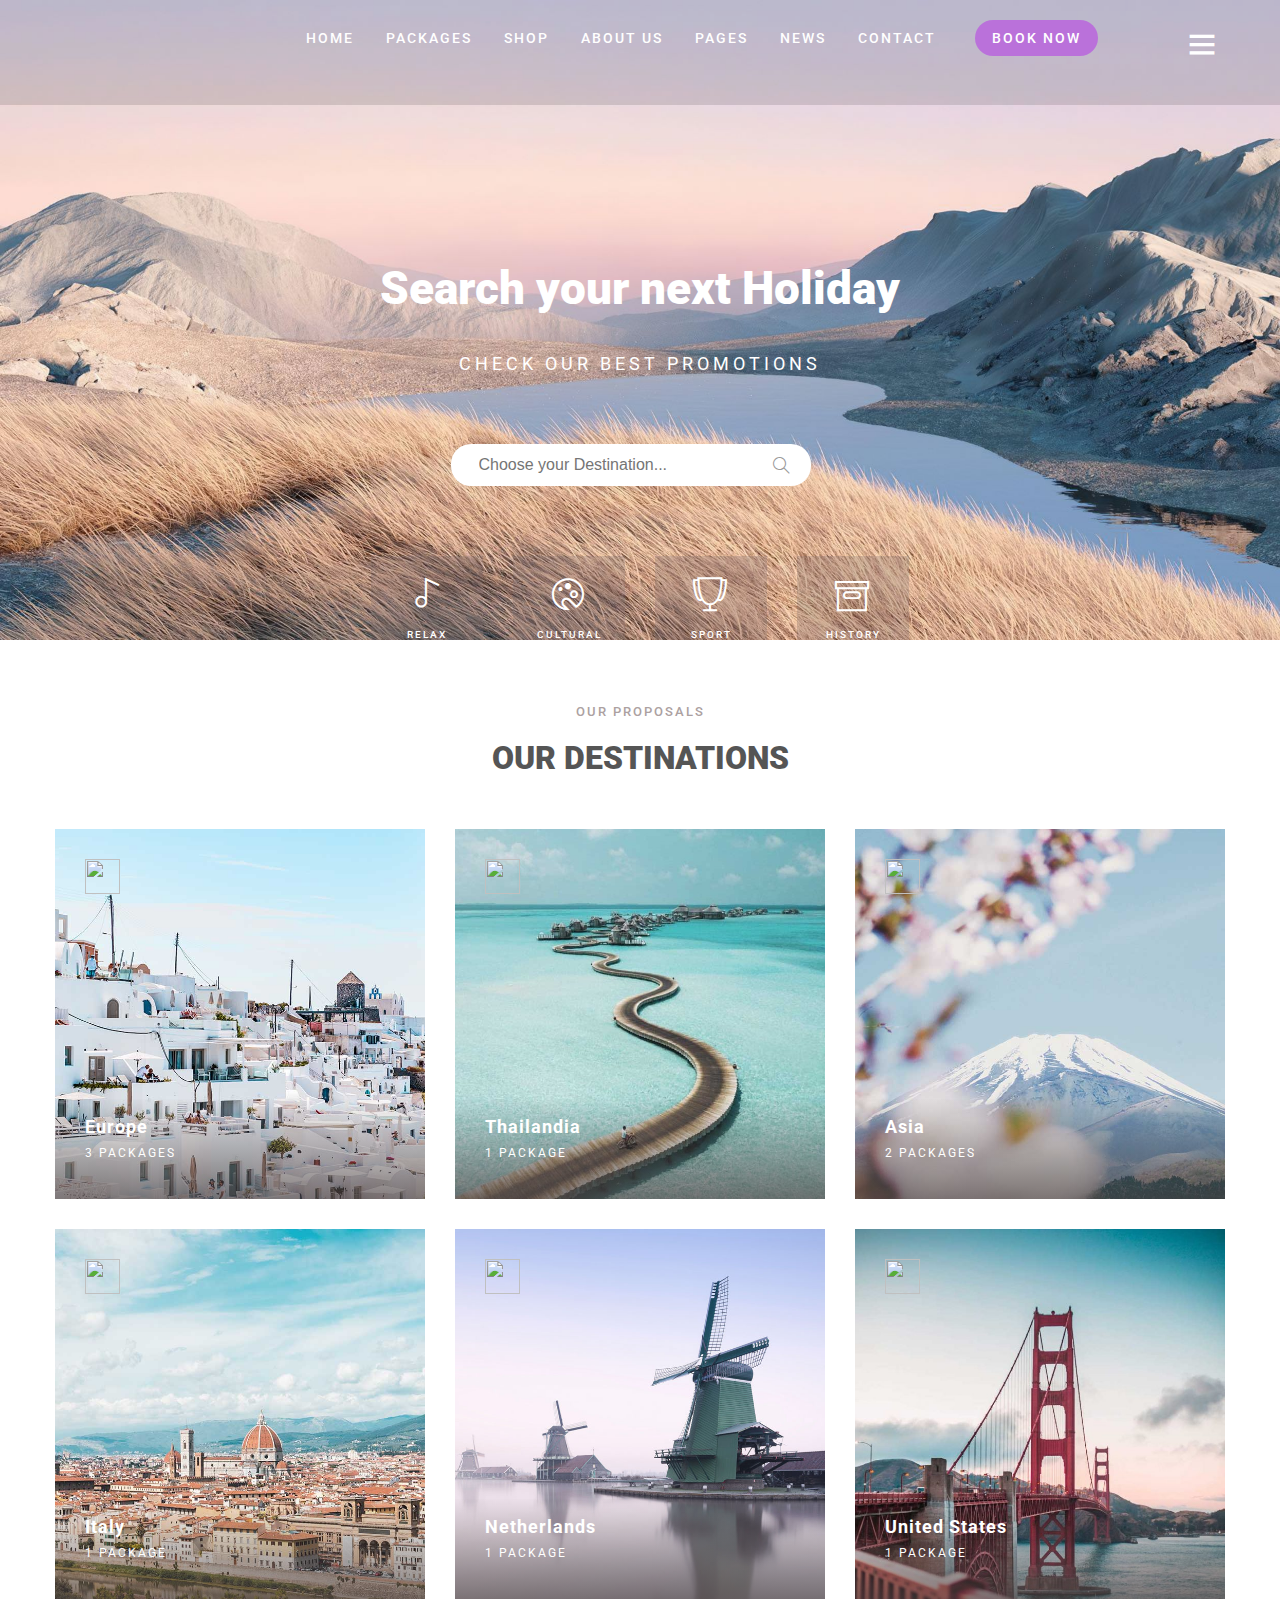
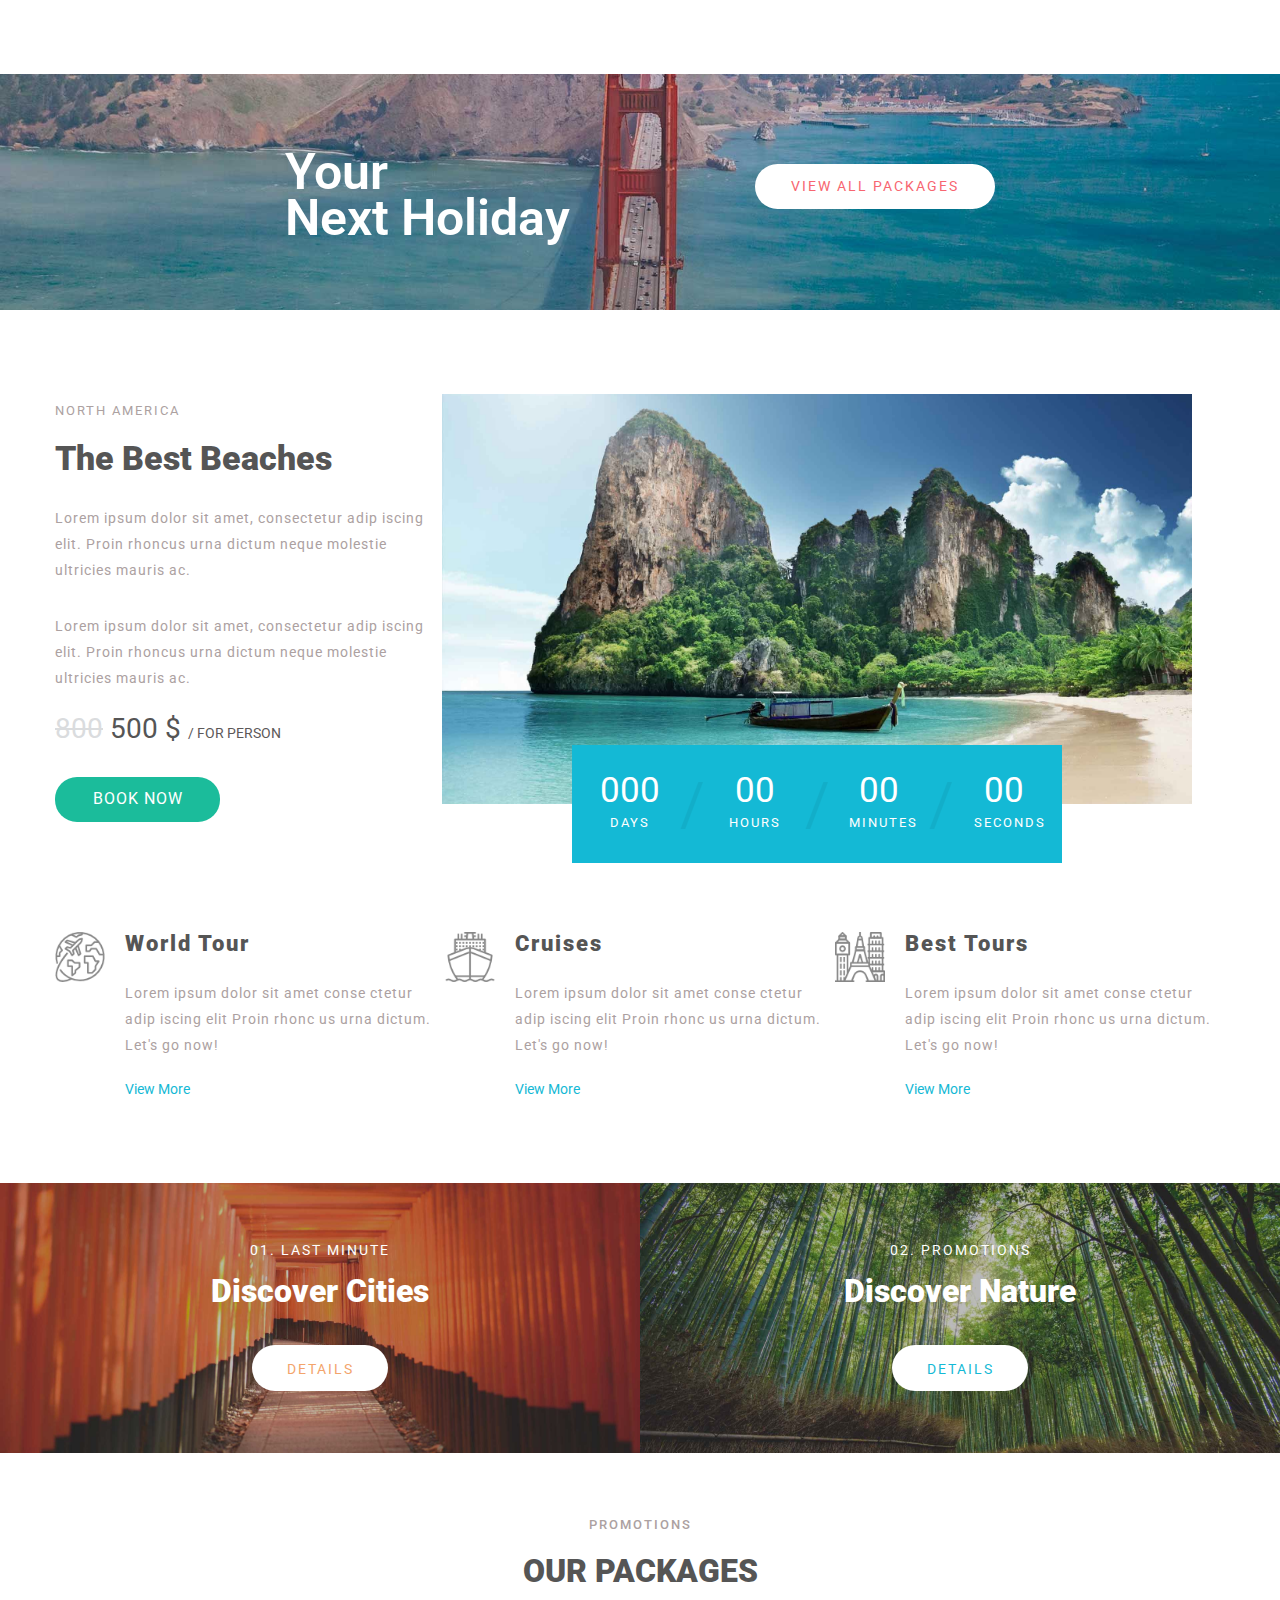
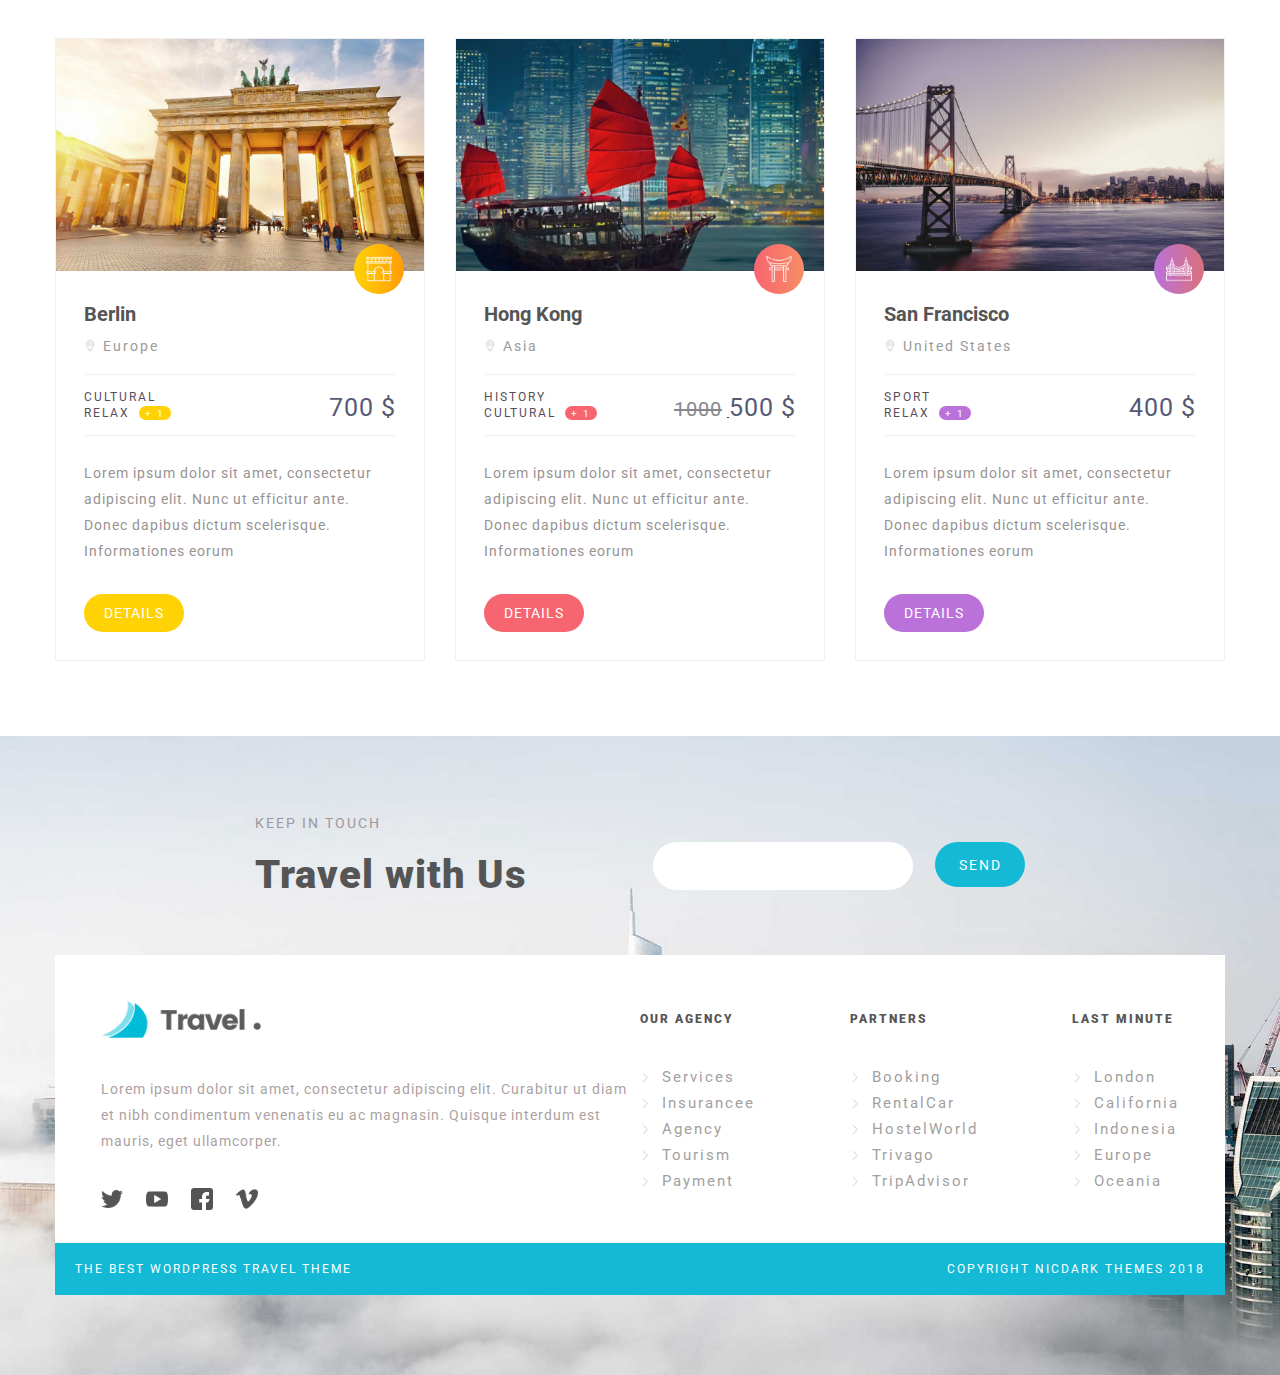
==== index.html @ df3ed76d "first commit" ====
<!DOCTYPE html>
<html lang="en">
<head>
    <meta charset="UTF-8">
    <meta http-equiv="X-UA-Compatible" content="IE=edge">
    <meta name="viewport" content="width=device-width, initial-scale=1.0">
    <link rel="stylesheet" href="./assets/css/main.css">
    <link rel="stylesheet" href="./assets/css/base.css">
    <link rel="stylesheet" href="./assets/font/themify-icons.css">
    <link rel="stylesheet" href="./assets/icon-fontawesome-free-5.15.4-web/css/all.min.css">
    <link
      href="https://fonts.googleapis.com/css2?family=Open+Sans&family=Roboto:wght@300;400;500;700;900&display=swap"
      rel="stylesheet"
    />
    <title>Love travel</title>
</head>
<body>
    <div class="app">
        <header id="header">
            <div class="header_item">
                <div class="header_logo">
                    <img src="http://www.nicdarkthemes.com/themes/travel/wp/demo/love-travel/wp-content/uploads/sites/3/2018/11/logo.png" alt="" class="header_logo-img">
                </div>
                <nav class="navbar">
                    <ul class="navbar-list">
                        <li class="navbar-list_item">
                            <a href="" class="navbar-list_item-link">HOME</a>
                        </li>
                        <li class="navbar-list_item">
                            <a href="" class="navbar-list_item-link">PACKAGES</a>
                            <ul class="subnav">
                                <li class="subnav_item">
                                    <a href="./src/search1.html" class="subnav_item-link">Search 1</a>
                                    <span class="subnav_item-span subnav_item-span--hot">HOT</span>
                                </li>
                                <li class="subnav_item">
                                    <a href="" class="subnav_item-link">Search 2</a>
                                </li>
                                <li class="subnav_item">
                                    <a href="" class="subnav_item-link">
                                        Tour Package
                                        <i class="icon_arrow-right ti-angle-right"></i>
                                        <ul class="subnav_item-list">
                                            <li class="subnav_item-list_item">
                                                <a href="" class="subnav_item-list_item-link">Carousel</a>
                                                <span class="subnav_item-span subnav_item-span--best">BEST</span>
                                            </li>
                                            <li class="subnav_item-list_item">
                                                <a href="" class="subnav_item-list_item-link">Custom Map</a>
                                            </li>
                                            <li class="subnav_item-list_item">
                                                <a href="" class="subnav_item-list_item-link">360° Panorama</a>
                                            </li>
                                            <li class="subnav_item-list_item">
                                                <a href="" class="subnav_item-list_item-link">Default</a>
                                            </li>
                                        </ul>
                                    </a>
                                </li>
                                <li class="subnav_item">
                                    <a href="" class="subnav_item-link">Destination</a>
                                </li>
                                <li class="subnav_item">
                                    <a href="" class="subnav_item-link">Typology</a>
                                </li>
                            </ul>
                        </li>
                        <li class="navbar-list_item">
                            <a href="" class="navbar-list_item-link">SHOP</a>
                            <ul class="subnav">
                                <li class="subnav_item">
                                    <a href="" class="subnav_item-link">Archive</a>
                                </li>
                                <li class="subnav_item">
                                    <a href="" class="subnav_item-link">Single Product</a>
                                </li>
                                <li class="subnav_item">
                                    <a href="" class="subnav_item-link">Cart</a>
                                </li>
                                <li class="subnav_item">
                                    <a href="" class="subnav_item-link">Check Out</a>
                                </li>
                            </ul>
                        </li>
                        <li class="navbar-list_item">
                            <a href="" class="navbar-list_item-link">ABOUT US</a>
                            <ul class="subnav">
                                <li class="subnav_item">
                                    <a href="" class="subnav_item-link">About us</a>
                                    <span class="subnav_item-span subnav_item-span--new">NEW</span>
                                </li>
                                <li class="subnav_item">
                                    <a href="" class="subnav_item-link">About us 2</a>
                                </li>
                                <li class="subnav_item">
                                    <a href="" class="subnav_item-link">About us 3</a>
                                </li>
                            </ul>
                        </li>
                        <li class="navbar-list_item">
                            <a href="" class="navbar-list_item-link">PAGES</a>
                            <ul class="subnav">
                                <li class="subnav_item">
                                    <a href="" class="subnav_item-link">Services</a>
                                </li>
                                <li class="subnav_item">
                                    <a href="" class="subnav_item-link">Agency Tours</a>
                                </li>
                                <li class="subnav_item">
                                    <a href="" class="subnav_item-link">Testimonials</a>
                                </li>
                                <li class="subnav_item">
                                    <a href="" class="subnav_item-link">Prices</a>
                                </li>
                                <li class="subnav_item">
                                    <a href="" class="subnav_item-link">Promotions</a>
                                </li>
                                <li class="subnav_item">
                                    <a href="" class="subnav_item-link">FAQ</a>
                                </li>
                                <li class="subnav_item">
                                    <a href="" class="subnav_item-link">Coming Soon</a>
                                </li>
                                <li class="subnav_item">
                                    <a href="" class="subnav_item-link">About us
                                        <i class="icon_arrow-right ti-angle-right"></i>
                                        <ul class="subnav_item-list">
                                            <li class="subnav_item-list_item">
                                                <a href="" class="subnav_item-list_item-link">About us 1</a>
                                            </li>
                                            <li class="subnav_item-list_item">
                                                <a href="" class="subnav_item-list_item-link">About us 2</a>
                                            </li>
                                            <li class="subnav_item-list_item">
                                                <a href="" class="subnav_item-list_item-link">About us 3</a>
                                            </li>
                                        </ul>
                                    </a>
                                </li>
                                <li class="subnav_item">
                                    <a href="" class="subnav_item-link">Contact
                                        <i class="icon_arrow-right ti-angle-right"></i>
                                        <ul class="subnav_item-list">
                                            <li class="subnav_item-list_item">
                                                <a href="" class="subnav_item-list_item-link">Contact 1</a>
                                            </li>
                                            <li class="subnav_item-list_item">
                                                <a href="" class="subnav_item-list_item-link">Contact 2</a>
                                            </li>
                                        </ul>
                                    </a>
                                </li>
                            </ul>
                        </li>
                        <li class="navbar-list_item">
                            <a href="" class="navbar-list_item-link">NEWS</a>
                            <ul class="subnav">
                                <li class="subnav_item">
                                    <a href="" class="subnav_item-link">Archive</a>
                                </li>
                                <li class="subnav_item">
                                    <a href="" class="subnav_item-link">Single Post
                                        <i class="icon_arrow-right ti-angle-right"></i>
                                        <ul class="subnav_item-list">
                                            <li class="subnav_item-list_item">
                                                <a href="" class="subnav_item-list_item-link">Full Width</a>
                                            </li>
                                            <li class="subnav_item-list_item">
                                                <a href="" class="subnav_item-list_item-link">Right Sidebar</a>
                                            </li>
                                            <li class="subnav_item-list_item">
                                                <a href="" class="subnav_item-list_item-link">Left Sidebar</a>
                                            </li>
                                        </ul>
                                    </a>
                                </li>
                            </ul>
                        </li>
                        <li class="navbar-list_item">
                            <a href="" class="navbar-list_item-link">CONTACT</a>
                            <ul class="subnav">
                                <li class="subnav_item">
                                    <a href="" class="subnav_item-link">Contact 1</a>
                                </li>
                                <li class="subnav_item">
                                    <a href="" class="subnav_item-link">Contact 2</a>
                                </li>
                            </ul>
                        </li>
                        <li class="navbar-list_item">
                            <a href="" class="navbar-list_item-link">BOOK NOW</a>
                        </li>
                    </ul>
                </nav>
                <div class="header_menu">
                    <i class="icon_menu ti-menu"></i>
                </div>
            </div>
        </header>
        <div class="slider">
            <div class="slider_content">
                <h1 class="slider_heading">Search your next Holiday</h1>
                <h4 class="slider_sub-heading">CHECK OUR BEST PROMOTIONS</h4>
                <form action="" class="slider_with-search">
                    <input type="text" class="slider_search" placeholder="Choose your Destination...">
                    <div class="slider_search-btn">
                        <i class="ti-search icon_search"></i>
                    </div>
                    <div class="slider_search-history">

                    </div>
                </form>
                <ul class="slider-activity">
                    <li class="slider-activity_item">
                        <a href="#" class="slider-activity_item-link">
                            <div class="slider-activity_icon">
                                <i class="slider-activity_icon-size ti-music"></i>
                            </div>
                            RELAX
                        </a>
                    </li>
                    <li class="slider-activity_item">
                        <a href="#" class="slider-activity_item-link">
                            <div class="slider-activity_icon">
                                <i class="slider-activity_icon-size ti-palette"></i>
                            </div>
                            CULTURAL
                        </a>
                    </li>
                    <li class="slider-activity_item">
                        <a href="#" class="slider-activity_item-link">
                            <div class="slider-activity_icon">
                                <i class="slider-activity_icon-size ti-cup"></i>
                            </div>
                            SPORT
                        </a>
                    </li>
                    <li class="slider-activity_item">
                        <a href="#" class="slider-activity_item-link">
                            <div class="slider-activity_icon">
                                <i class="slider-activity_icon-size ti-archive"></i>
                            </div>
                            HISTORY
                        </a>
                    </li>
                </ul>
            </div>
        </div>
        <div id="app_container">
            <div class="destinations content-section">
                <div class="section_sub-heading">OUR PROPOSALS</div>
                <h2 class="section_heading">OUR DESTINATIONS</h2>
                <div class="places-list">
                    <div class="place_item place_item-place1">
                        <div class="place_symbolize">
                            <img src="http://www.nicdarkthemes.com/themes/travel/wp/demo/love-travel/wp-content/uploads/sites/3/2018/11/arch.png" alt="" class="place_symbolize-icon">
                        </div>
                        <div class="place_info">
                            <h4 class="place_info-name">Europe</h4>
                            <p class="place_quantity-package">3 PACKAGES</p>
                        </div>
                        <div class="place_packages">
                            <div class="place_packages-heading">Packages</div>
                            <ul class="place_packages-list-nation">
                                <li class="place_packages-list-nation_item">
                                    <a href="#" class="place_package-nation_link">BerLin</a></li>
                                <li class="place_packages-list-nation_item">
                                    <a href="#" class="place_package-nation_link">Amsterdam</a></li>
                                <li class="place_packages-list-nation_item">
                                    <a href="#" class="place_package-nation_link">Tuscady</a></li>
                            </ul>
                            <div class="place_packages-btn">
                                <a href="" class="place_packages-btn-link">VIEW DESTINATION</a>
                            </div>
                        </div>
                    </div>
                    <div class="place_item place_item-place2">
                        <div class="place_symbolize">
                            <img src="http://www.nicdarkthemes.com/themes/travel/wp/demo/love-travel/wp-content/uploads/sites/3/2018/11/buddha.png" alt="" class="place_symbolize-icon">
                        </div>
                        <div class="place_info">
                            <h4 class="place_info-name">Thailandia</h4>
                            <p class="place_quantity-package">1 PACKAGE</p>
                        </div>
                        <div class="place_packages">
                            <div class="place_packages-heading">Packages</div>
                            <ul class="place_packages-list-nation">
                                <li class="place_packages-list-nation_item">
                                    <a href="#" class="place_package-nation_link">Phuket</a></li>
                            </ul>
                            <div class="place_packages-btn">
                                <a href="" class="place_packages-btn-link">VIEW DESTINATION</a>
                            </div>
                        </div>
                    </div>
                    <div class="place_item place_item-place3">
                        <div class="place_symbolize">
                            <img src="http://www.nicdarkthemes.com/themes/travel/wp/demo/love-travel/wp-content/uploads/sites/3/2018/11/torii-gate.png" alt="" class="place_symbolize-icon">
                        </div>
                        <div class="place_info">
                            <h4 class="place_info-name">Asia</h4>
                            <p class="place_quantity-package">2 PACKAGES</p>
                        </div>
                        <div class="place_packages">
                            <div class="place_packages-heading">Packages</div>
                            <ul class="place_packages-list-nation">
                                <li class="place_packages-list-nation_item">
                                    <a href="#" class="place_package-nation_link">Hong Kong</a></li>
                                <li class="place_packages-list-nation_item">
                                    <a href="#" class="place_package-nation_link">Phuket</a></li>
                            </ul>
                            <div class="place_packages-btn">
                                <a href="" class="place_packages-btn-link">VIEW DESTINATION</a>
                            </div>
                        </div>
                    </div>
                    <div class="place_item place_item-place4">
                        <div class="place_symbolize">
                            <img src="http://www.nicdarkthemes.com/themes/travel/wp/demo/love-travel/wp-content/uploads/sites/3/2018/11/pisa.png" alt="" class="place_symbolize-icon">
                        </div>
                        <div class="place_info">
                            <h4 class="place_info-name">Italy</h4>
                            <p class="place_quantity-package">1 PACKAGE</p>
                        </div>
                        <div class="place_packages">
                            <div class="place_packages-heading">Packages</div>
                            <ul class="place_packages-list-nation">
                                <li class="place_packages-list-nation_item">
                                    <a href="#" class="place_package-nation_link">Tuscady</a></li>
                            </ul>
                            <div class="place_packages-btn">
                                <a href="" class="place_packages-btn-link">VIEW DESTINATION</a>
                            </div>
                        </div>
                    </div>
                    <div class="place_item place_item-place5">
                        <div class="place_symbolize">
                            <img src="http://www.nicdarkthemes.com/themes/travel/wp/demo/love-travel/wp-content/uploads/sites/3/2018/11/london-eye.png" alt="" class="place_symbolize-icon">
                        </div>
                        <div class="place_info">
                            <h4 class="place_info-name">Netherlands</h4>
                            <p class="place_quantity-package">1 PACKAGE</p>
                        </div>
                        <div class="place_packages">
                            <div class="place_packages-heading">Packages</div>
                            <ul class="place_packages-list-nation">
                                <li class="place_packages-list-nation_item">
                                    <a href="#" class="place_package-nation_link">Amsterdam</a></li>
                                <li class="place_packages-list-nation_item">
                            </ul>
                            <div class="place_packages-btn">
                                <a href="" class="place_packages-btn-link">VIEW DESTINATION</a>
                            </div>
                        </div>
                    </div>
                    <div class="place_item place_item-place6">
                        <div class="place_symbolize">
                            <img src="http://www.nicdarkthemes.com/themes/travel/wp/demo/love-travel/wp-content/uploads/sites/3/2018/11/golden-gate.png" alt="" class="place_symbolize-icon">
                        </div>
                        <div class="place_info">
                            <h4 class="place_info-name">United States</h4>
                            <p class="place_quantity-package">1 PACKAGE</p>
                        </div>
                        <div class="place_packages">
                            <div class="place_packages-heading">Packages</div>
                            <ul class="place_packages-list-nation">
                                <li class="place_packages-list-nation_item">
                                    <a href="#" class="place_package-nation_link">San Francisco</a></li>
                            </ul>
                            <div class="place_packages-btn">
                                <a href="" class="place_packages-btn-link">VIEW DESTINATION</a>
                            </div>
                        </div>
                    </div>
                </div>
            </div>
            <div class="advertise">
                <div class="advertise_content">
                    <div class="logan">
                        <div class="word1">Your</div>
                        <div class="word2">Next Holiday</div>
                    </div>
                    <div class="viewallpackages">
                        <a href="" class="viewallpackages_btn">VIEW ALL PACKAGES</a>
                    </div>
                </div>
            </div>
            <div class="best-travel">
                <div class="best-travel__info">
                    <div class="best-travel_sub-heading">NORTH AMERICA</div>
                    <div class="best-travel_heading">The Best Beaches</div>
                        <div class="about-text">Lorem ipsum dolor sit amet, consectetur adip iscing elit. Proin rhoncus urna dictum neque molestie ultricies mauris ac.</div>
                        <div class="about-text">Lorem ipsum dolor sit amet, consectetur adip iscing elit. Proin rhoncus urna dictum neque molestie ultricies mauris ac.</div>
                        <div class="price_sold">
                            <span class="price_sold--old">800</span>
                            <span class="price_sold--current">500 $</span>
                            <span class="quantity-person">/ FOR PERSON</span>
                        </div>
                        <div class="best-travel_book">
                            <a href="" class="best-travel_book-link">BOOK NOW</a>
                        </div>
                </div>
                <div class="best-travel_image">
                    <div class="best-travel_image-time">
                        <div class="best-travel_image-time_item">
                            <span class="time_numeral">000</span>
                            <span class="time_unit">DAYS</span>
                        </div>
                        <div class="best-travel_image-time_item">
                            <span class="time_numeral">00</span>
                            <span class="time_unit">HOURS</span>
                        </div>
                        <div class="best-travel_image-time_item">
                            <span class="time_numeral">00</span>
                            <span class="time_unit">MINUTES</span>
                        </div>
                        <div class="best-travel_image-time_item">
                            <span class="time_numeral">00</span>
                            <span class="time_unit">SECONDS</span>
                        </div>
                    </div>
                </div>
                <div class="tour-section">
                    <ul class="tour-section_list">
                        <li class="tour-section_list-item">
                            <div class="tour-section_list-item_symbol">
                                <img src="./assets/img/tour-section_sym1.png" alt="" class="tour-section_list-item_symbol-image">
                            </div>
                            <div class="tour-section_list-item_info">
                                <h3 class="tour-section_list-item_info-name">World Tour</h3>
                                <p class="tour-section_list-item_info-description">Lorem ipsum dolor sit amet conse ctetur adip iscing elit Proin rhonc us urna dictum. Let's go now!</p>
                                <a href="#" class="tour-section_list-item_info-link">View More</a>
                            </div>
                        </li>
                        <li class="tour-section_list-item">
                            <div class="tour-section_list-item_symbol">
                                <img src="./assets/img/tour-section_sym2.png" alt="" class="tour-section_list-item_symbol-image">
                            </div>
                            <div class="tour-section_list-item_info">
                                <h3 class="tour-section_list-item_info-name">Cruises</h3>
                                <p class="tour-section_list-item_info-description">Lorem ipsum dolor sit amet conse ctetur adip iscing elit Proin rhonc us urna dictum. Let's go now!</p>
                                <a href="#" class="tour-section_list-item_info-link">View More</a>
                            </div>
                        </li>
                        <li class="tour-section_list-item">
                            <div class="tour-section_list-item_symbol">
                                <img src="./assets/img/tour-section_sym3.png" alt="" class="tour-section_list-item_symbol-image">
                            </div>
                            <div class="tour-section_list-item_info">
                                <h3 class="tour-section_list-item_info-name">Best Tours</h3>
                                <p class="tour-section_list-item_info-description">Lorem ipsum dolor sit amet conse ctetur adip iscing elit Proin rhonc us urna dictum. Let's go now!</p>
                                <a href="#" class="tour-section_list-item_info-link">View More</a>
                            </div>
                        </li>
                    </ul>
                </div>
            </div>
            <div class="discover">
                <div class="discover-style discover-style1">
                    <h3 class="discover-style_sub-heading">01. LAST MINUTE</h3>
                    <h2 class="discover-style_heading">Discover Cities</h2>
                    <div class="discover-style_btn">
                        <a href="#" class="discover-style_btn-link discover-style_btn-link--style1">DETAILS</a>
                    </div>
                </div>
                <div class="discover-style discover-style2">
                    <h3 class="discover-style_sub-heading">02. PROMOTIONS</h3>
                    <h2 class="discover-style_heading">Discover Nature</h2>
                    <div class="discover-style_btn">
                        <a href="#" class="discover-style_btn-link discover-style_btn-link--style2">DETAILS</a>
                    </div>
                </div>
            </div>
            <div class="packages content-section">
                <div class="grid">
                    <div class="section_sub-heading">PROMOTIONS</div>
                    <h2 class="section_heading">OUR PACKAGES</h2>
                    <ul class="packages-places-list mt-36">
                        <li class="packages-places-list_service">
                            <div class="packages-places-list_service-picture">
                                <img src="./assets/img/packages-places-list_service1.jpg" alt="" class="pacages-places-list_service-img">
                                <div class="packages-places-list_service-picture_sym primary-service1_linearcolor">
                                    <a href="#" class="packages-places-list_service-picture_sym-link">
                                        <img src="./assets/img/package_sym1.png" alt="" class="packages-places-list_service-picture_sym-img">
                                    </a>
                                </div>
                            </div>
                            <div class="packages-places-list_service-info">
                                <div class="packages-places-list_service-info_nation">
                                    <a href="#" class="packages-places-list_service-info_nation-link">
                                        <h3 class="packages-places-list_service-info_nation-name">Berlin</h3>
                                    </a>
                                    <a href="#" class="packages-places-list_service-info_nation-positon-link">
                                        <div class="packages-places-list_service-info_nation-positon">
                                            <i class="icon_location-pin ti-location-pin"></i>
                                            Europe
                                        </div>
                                    </a>
                                </div>
                                <div class="packages-places-list_service-info_service">
                                    <a href="" class="packages-places-list_service-info_service-description">
                                        <div class="packages-places-list_service-info_service-description_line1">CULTURAL</div>
                                        <div class="packages-places-list_service-info_service-description_line2">RELAX</div>
                                        <span class="quantity-service--add primary-service1_color">+ 1</span>
                                    </a>
                                    <a href="" class="packages-places-list_service-info_service-price">
                                        <div class="packages-places-list_service-info_service-price_current">700 $</div>
                                    </a>
                                </div>
                                <div class="about-service">
                                    Lorem ipsum dolor sit amet, consectetur adipiscing elit. Nunc ut efficitur ante. Donec dapibus dictum scelerisque. Informationes eorum
                                </div>
                                <div class="packages-places-list_service-info_btn primary-service1_color">
                                    <a href="#" class="packages-places-list_service-info_btn-link ">DETAILS</a>
                                </div>
                            </div>
                        </li>
                        <li class="packages-places-list_service">
                            <div class="packages-places-list_service-picture">
                                <img src="./assets/img/packages-places-list_service2.jpg" alt="" class="pacages-places-list_service-img">
                                <div class="packages-places-list_service-picture_sym primary-service2_linearcolor">
                                    <a href="#" class="packages-places-list_service-picture_sym-link">
                                        <img src="./assets/img/package_sym2.png" alt="" class="packages-places-list_service-picture_sym-img">
                                    </a>
                                </div>
                            </div>
                            <div class="packages-places-list_service-info">
                                <div class="packages-places-list_service-info_nation">
                                    <a href="#" class="packages-places-list_service-info_nation-link">
                                        <h3 class="packages-places-list_service-info_nation-name">Hong Kong</h3>
                                    </a>
                                    <a href="#" class="packages-places-list_service-info_nation-positon-link">
                                        <div class="packages-places-list_service-info_nation-positon">
                                            <i class="icon_location-pin ti-location-pin"></i>
                                            Asia
                                        </div>
                                    </a>
                                </div>
                                <div class="packages-places-list_service-info_service">
                                    <a href="" class="packages-places-list_service-info_service-description">
                                        <div class="packages-places-list_service-info_service-description_line1">HISTORY</div>
                                        <div class="packages-places-list_service-info_service-description_line2">CULTURAL</div>
                                        <span class="quantity-service--add primary-service2_color">+ 1</span>
                                    </a>
                                    <a href="" class="packages-places-list_service-info_service-price">
                                        <div class="packages-places-list_service-info_service-price_old">1000</div>
                                        <div class="packages-places-list_service-info_service-price_current">500 $</div>
                                    </a>
                                </div>
                                <div class="about-service">
                                    Lorem ipsum dolor sit amet, consectetur adipiscing elit. Nunc ut efficitur ante. Donec dapibus dictum scelerisque. Informationes eorum
                                </div>
                                <div class="packages-places-list_service-info_btn  primary-service2_color">
                                    <a href="#" class="packages-places-list_service-info_btn-link">DETAILS</a>
                                </div>
                            </div>
                        </li>
                        <li class="packages-places-list_service">
                            <div class="packages-places-list_service-picture">
                                <img src="./assets/img/packages-places-list_service3.jpg" alt="" class="pacages-places-list_service-img">
                                <div class="packages-places-list_service-picture_sym primary-service3_linearcolor">
                                    <a href="#" class="packages-places-list_service-picture_sym-link">
                                        <img src="./assets/img/package_sym3.png" alt="" class="packages-places-list_service-picture_sym-img">
                                    </a>
                                </div>
                            </div>
                            <div class="packages-places-list_service-info">
                                <div class="packages-places-list_service-info_nation">
                                    <a href="#" class="packages-places-list_service-info_nation-link">
                                        <h3 class="packages-places-list_service-info_nation-name">San Francisco</h3>
                                    </a>
                                    <a href="#" class="packages-places-list_service-info_nation-positon-link">
                                        <div class="packages-places-list_service-info_nation-positon">
                                            <i class="icon_location-pin ti-location-pin"></i>
                                            United States
                                        </div>
                                    </a>
                                </div>
                                <div class="packages-places-list_service-info_service">
                                    <a href="" class="packages-places-list_service-info_service-description">
                                        <div class="packages-places-list_service-info_service-description_line1">SPORT</div>
                                        <div class="packages-places-list_service-info_service-description_line2">RELAX</div>
                                        <span class="quantity-service--add primary-service3_color">+ 1</span>
                                    </a>
                                    <a href="" class="packages-places-list_service-info_service-price">
                                        <div class="packages-places-list_service-info_service-price_current">400 $</div>
                                    </a>
                                </div>
                                <div class="about-service">
                                    Lorem ipsum dolor sit amet, consectetur adipiscing elit. Nunc ut efficitur ante. Donec dapibus dictum scelerisque. Informationes eorum
                                </div>
                                <div class="packages-places-list_service-info_btn  primary-service3_color">
                                    <a href="#" class="packages-places-list_service-info_btn-link">DETAILS</a>
                                </div>
                            </div>
                        </li>
                    </ul>
                </div>
            </div>
        </div>
        <footer id="footer">
            <div class="contact-user">
                <div class="contact-user_logan">
                    <div class="contact-user_logan-line1">KEEP IN TOUCH</div>
                    <div class="contact-user_logan-line2">Travel with Us</div>
                </div>
                <form action="" class="contact-user_info">
                    <input type="text" class="contact-user_info-input">
                    <div class="contact-user_info-send">
                        <a href="#" class="contact-user_info-send_link">SEND</a>
                    </div>
                </form>
            </div>
            <div class="footer_contact">
                <div class="contact">
                    <div class="contact_description">
                        <div class="header_logo">
                            <img src="./assets/img/logo-color.png" alt="" class="header_logo-img">
                        </div>
                        <div class="about-text">Lorem ipsum dolor sit amet, consectetur adipiscing elit. Curabitur ut diam et nibh condimentum venenatis eu ac magnasin. Quisque interdum est mauris, eget ullamcorper.</div>
                        <div class="contact_social-network">
                            <a href="#" class="contact_social-network_link">
                                <img src="./assets/img/twitter.png" alt="" class="contact_social-network_link-img">
                            </a>
                            <a href="#" class="contact_social-network_link">
                                <img src="./assets/img/youtube.png" alt="" class="contact_social-network_link-img">
                            </a>
                            <a href="#" class="contact_social-network_link">
                                <img src="./assets/img/facebook.png" alt="" class="contact_social-network_link-img">
                            </a>
                            <a href="#" class="contact_social-network_link">
                                <img src="./assets/img/vimeo.png" alt="" class="contact_social-network_link-img">
                            </a>
                        </div>
                    </div>
                    <ul class="contact_cooper-list">
                        <li class="contact_cooper-list_item">
                            <h4 class="contact_cooper-list_item-tilte">OUR AGENCY</h4>
                            <ul class="nation-list">
                                <li class="nation-list_item">
                                    <i class="arrow_right ti-angle-right"></i>
                                    Services
                                </li>
                                <li class="nation-list_item">
                                    <i class="arrow_right ti-angle-right"></i>
                                    Insurancee
                                </li>
                                <li class="nation-list_item">
                                    <i class="arrow_right ti-angle-right"></i>
                                    Agency
                                </li>
                                <li class="nation-list_item">
                                    <i class="arrow_right ti-angle-right"></i>
                                    Tourism
                                </li>
                                <li class="nation-list_item">
                                    <i class="arrow_right ti-angle-right"></i>
                                    Payment
                                </li>
                            </ul>
                        </li>
                        <li class="contact_cooper-list_item">
                            <h4 class="contact_cooper-list_item-tilte">PARTNERS</h4>
                            <ul class="nation-list">
                                <li class="nation-list_item">
                                    <i class="arrow_right ti-angle-right"></i>
                                    Booking
                                </li>
                                <li class="nation-list_item">
                                    <i class="arrow_right ti-angle-right"></i>
                                    RentalCar
                                </li>
                                <li class="nation-list_item">
                                    <i class="arrow_right ti-angle-right"></i>
                                    HostelWorld
                                </li>
                                <li class="nation-list_item">
                                    <i class="arrow_right ti-angle-right"></i>
                                    Trivago
                                </li>
                                <li class="nation-list_item">
                                    <i class="arrow_right ti-angle-right"></i>
                                    TripAdvisor
                                </li>
                            </ul>
                        </li>
                        <li class="contact_cooper-list_item">
                            <h4 class="contact_cooper-list_item-tilte">LAST MINUTE</h4>
                            <ul class="nation-list">
                                <li class="nation-list_item">
                                    <i class="arrow_right ti-angle-right"></i>
                                    London
                                </li>
                                <li class="nation-list_item">
                                    <i class="arrow_right ti-angle-right"></i>
                                    California
                                </li>
                                <li class="nation-list_item">
                                    <i class="arrow_right ti-angle-right"></i>
                                    Indonesia
                                </li>
                                <li class="nation-list_item">
                                    <i class="arrow_right ti-angle-right"></i>
                                    Europe
                                </li>
                                <li class="nation-list_item">
                                    <i class="arrow_right ti-angle-right"></i>
                                    Oceania
                                </li>
                            </ul>
                        </li>
                    </ul>
                </div>
                <div class="footer_copyright">
                    <div class="footer_copyright-description">THE BEST WORDPRESS TRAVEL THEME</div>
                    <div class="footer_copyright-cre">COPYRIGHT NICDARK THEMES 2018</div>
                </div>
            </div>
        </footer>
    </div>
</body>
</html>
---- assets/css/main.css ----
#header{
    position: absolute;
    z-index: 1;
    width: 100%;
    background-color: #0000001F;
    height: 105px;
    display: block;
}

.header_item{
    margin: 30px 64px;
}

.header_logo{
    width: 185px;
    height: 45px;
    display: inline-block;
}

.header_logo-img{
    width: 160px;
}

.navbar{
    display: inline-block;
    padding-left: 40px;
}

.navbar-list{
    display: inline-block;
    position: relative;
    bottom: 10px;
    list-style-type: none;
}

.navbar-list > li{
    display: inline-block;
}

.navbar-list li{
    position: relative;
}  

.navbar-list li a{
    text-decoration: none;
    color: var(--text-white);
    display: inline-block;
} 

.navbar-list > li > a{
    font-weight: 500;
    font-size: 1.4rem;
    padding: 0px 15px;
    letter-spacing: 2px;
}

.navbar-list > li:last-child{
    background-color: #ba71da;
    padding: 10px 2px 8px;
    border: 0px solid;
    border-radius: 20px;
    margin-left: 22px;
}

.navbar-list_item:hover .subnav{
    display: block;
}

.subnav{
    position: absolute;
    z-index: 1;
    top: 40px;
    list-style: none;
    min-width: 190px;
    box-shadow: 0px 2px 5px #f1f1f1;
    background-color: #fff;
    display: none;
}

.subnav::before{
    content: "";
    position: absolute;
    display: block;
    width: 100%;
    top: -30px;
    height: 30px;
}

.subnav_item{
    padding: 15px 25px;
}

.subnav_item:hover{
    background-color: rgba(247, 242, 242, 0.541);
}

.subnav_item + .subnav_item{
    border-top: 1px solid #f1f1f1;
}

.subnav_item-span{
    float: right;
    height: 15px;
    border-radius: 3px;
    color: var(--text-white);
    font-weight: 500;
    letter-spacing: 2px;
    padding: 0px 4px;
    position: relative;
    bottom: 16px;
}

.subnav_item-span--hot{
    background-color: #f76570;
}

.subnav_item-span--new{
    background-color: #1bbc9b;
}

.subnav_item-span--best{
    background-color: #14b9d5;
}

.subnav li a{
    color: #9a9a9a;
    font-size: 1.4rem;
    line-height: 1.4rem;
    font-weight: 400;
    letter-spacing: 2px;
    display: block;
}

.subnav_item:hover .subnav_item-list{
    display: block;
}

.subnav_item-list{
    position: absolute;
    z-index: 1;
    top: 1px;
    left: calc(100% + 24px);
    list-style: none;
    min-width: 190px;
    box-shadow: 0px 2px 5px #f1f1f1;
    background-color: #fff;
    display: none;
}

.subnav_item-list::before{
    content: "";
    position: absolute;
    height: 200px;
    width: 24px;
    left: -24px;
}

.subnav_item-list_item{
    padding: 15px 25px;
}

.subnav_item-list_item:hover{
    background-color: rgba(247, 242, 242, 0.541);
}

.subnav_item-list_item + .subnav_item-list_item{
    border-top: 1px solid #f1f1f1;
}

.header_menu{
    float: right;
}

.icon_menu{
    font-size: 2.8rem;
    color: var(--text-white);
}

/* Slider */
.slider{
    display: block;
    position: relative;
    padding-top: 50%;
    background: url(../img/slider1.jpg) top center / cover no-repeat;
    animation: opacity 0.5s ease 0;
    overflow: hidden;
}

.slider_content{
    position: absolute;
    width: 100%;
    text-align: center;
    top: 280px;
}

.slider_heading{
    font-size: 4.6rem;
    font-weight: 1000;
    color: var(--text-white);
}

.slider_sub-heading{
    margin-top: 60px;
    font-weight: 400;
    font-size: 1.8rem;
    color: var(--text-white);
    letter-spacing: 4px;
}

.slider_with-search{
    margin-top: 72px;
}

.slider_search{
    width: 360px;
    font-size: 1.6rem;
    padding: 12px 28px;
    border-radius: 20px;
    border: none;
    outline: none;
}

.slider_search-btn{
    position: relative;
    display: inline-block;
    top: 3px;
    right: 40px;
}

.slider-activity{
    display: flex;
    width: 100%;
    margin-top: 70px;
    justify-content: center;
    list-style-type: none;
}

.slider-activity li a{
    text-decoration: none;
    color: var(--text-white)
}

.slider-activity_item{
    margin: 0 15px;
    padding: 16px 10px;
    width: 112px;
    height: 106px;
    background-color: rgba(128, 108, 108, 0.3);
}

.slider-activity_icon{
    width: 60px;
    height: 55px;
    position: relative;
    top: 5px;
    left: 16px;
}

.slider-activity_icon-size{
    font-size: 3.4rem;
}

.slider-activity_item-link{
    font-weight: 500;
    letter-spacing: 2px;
}

/* Destinations */

.places-list{
    margin-top: 25px;
    margin-bottom: 10px;
    display: flex;
    justify-content: space-between;
    flex-wrap: wrap;
}

.place_item{
    width: 370px;
    height: 370px;
    margin-top: 30px;
    position: relative;
}

.place_item-place1{
    background:url(../img/place1.jpg) top center / contain no-repeat;
}

.place_item-place2{
    background: url(../img/place2.jpg) top center / contain no-repeat;
}

.place_item-place3{
    background: url(../img/place3.jpg) top center / contain no-repeat;
}

.place_item-place4{
    background: url(../img/place4.jpg) top center / contain no-repeat;
}

.place_item-place5{
    background: url(../img/place5.jpg) top center / contain no-repeat;
}

.place_item-place6{
    background: url(../img/place6.jpg) top center / contain no-repeat;
}

.place_symbolize{
    margin: 30px;
}

.place_symbolize-icon{
    width: 35px;
    height: 35px;
}

.place_info{
    position: absolute;
    padding-left: 30px;
    padding-top: 20px;
    left: 0;
    bottom: 0;
    width: 370px;
    height: 100px;
    background: linear-gradient(180deg, rgba(124, 120, 120, 0.02), rgba(77, 68, 68, 0.692));
}

.place_info-name{
    font-size: 1.8rem;
    font-weight: 700;
    color: #fff;
    letter-spacing: 1px;
}

.place_quantity-package{
    margin-top: 12px;
    color: #fff;
    letter-spacing: 2px;
    font-size: 1.2rem;
    line-height: 1.2rem;
}

.place_item:hover .place_packages{
    display: block;
}

.place_packages{
    position: absolute;
    top: 0;
    width: 370px;
    height: 370px;
    background-color: #14b9d5;
    display: none;
    animation: fadeIn ease 1s;
}

@keyframes fadeIn {
    from{
        opacity: 0;
    }to{
        opacity: 1;
    }
}

.place_packages-heading{
    text-align: center;
    margin-top: 100px;
    letter-spacing: 1px;
    font-size: 1.8rem;
    font-weight: 800;
    color: var(--text-white);
}

.place_packages-list-nation{
    text-align: center;
    margin-top: 28px;
    list-style: none;
}

.place_package-nation_link{
    text-decoration: none;
    font-size: 1.4rem;
    font-weight: 500;
    color: var(--text-white);
    letter-spacing: 1px;
}

.place_packages-list-nation_item{
    margin-top: 15px;
}

.place_packages-btn{
    margin-top: 28px;
    width: 180px;
    border-radius: 16px;
    margin-left: auto;
    margin-right: auto;
    height: 34px;
    background-color: #fff;
    text-align: center;
    padding-top: 9px;
}

.place_packages-btn-link{
    color: #14b9d5;
    text-decoration: none;
    font-size: 1.2rem;
    font-weight: 400;
    letter-spacing: 2px;
}

.advertise{
    width: 100%;
    height: 236px;
    padding-top: 90px;
    background: url(../img/advertise.jpg) center / cover no-repeat;
}

.advertise_content{
    display: flex;
    justify-content: space-between;
    width: 710px;
    margin-left: auto;
    margin-right: auto;
}

.logan{
    color: #fff;
    font-size: 5rem;
    font-weight: 600;
    margin-right: 80px;
}

.word2{
    margin-top: 30px;
}

.viewallpackages{
    width: 240px;
    height: 45px;
    background-color: #fff;
    border-radius: 30px;
    text-align: center;
    padding-top: 14px;
}

.viewallpackages_btn{
    text-decoration: none;
    font-size: 1.4rem;
    color: #f76570;
    letter-spacing: 2px;
}
/* Best travel */
.best-travel{
    padding: 84px 0;
    width: 1170px;
    margin: auto;
}

.best-travel__info{
    width: 385px;
    display: inline-block;
}

.best-travel_image{
    width: 815px;
}

.best-travel_sub-heading{
    font-size: 1.3rem;
    line-height: 1.3rem;
    letter-spacing: 2px;
    color: #aca1a1;
}

.best-travel_heading{
    margin-top: 24px;
    margin-bottom: 8px;
    font-weight: 1000;
    font-size: 3.4rem;
    line-height: 3.4rem;
    color: #555555;
    display: block;
}

.about-text{
    margin-top: 30px;
    font-size: 1.4rem;
    line-height: 2.6rem;
    color: #aca1a1;
    letter-spacing: 1px;
}

.price_sold{
    margin-top: 30px;
}

.price_sold--old{
    text-decoration: line-through;
    font-size: 2.8rem;
    color: #dadcde;
    margin-right: 5px;
}

.price_sold--current{
    font-size: 2.8rem;
    color: #555555;
    margin-right: 5px;
}

.quantity-person{
    font-size: 1.4rem;
    color: #5c5858;
}

.best-travel_book{
    margin-top: 34px;
    width: 165px;
    height: 45px;
    padding-top: 14px;
    background-color: #1bbc9b;
    border-radius: 22px;
    text-align: center;
}

.best-travel_book-link{
    text-decoration: none;
    font-size: 1.6rem;
    color: var(--text-white);
    letter-spacing: 1px;
}

.best-travel_image{
    position: relative;
    display: inline-block;
    width: 750px;
    height: 410px;
    background: url(../img/best_travel1.jpg) center / cover no-repeat;
}

.best-travel_image-time{
    position: absolute;
    bottom: -59px;
    left: 130px;
    display: flex;
    justify-content: space-between;
    background-color: #14b9d5;
    width: 490px;
    height: 118px;
    padding: 28px;
    color: #fff;
}

.best-travel_image-time_item{
    width: 60px;
}

.best-travel_image-time_item::after{
    position: absolute;
    display: none;
    top: 30px;
    transform: translateX(80px);
    content: "/";
    font-size: 60px;
    color: #000;
    opacity: 0.05;
    font-weight: 400;
    z-index: 9;
    line-height: 60px;
}

.best-travel_image-time_item:not(:last-child)::after{
    display:block;
}

.time_numeral{
    text-align: center;
    font-size: 3.5rem;
    line-height: 3.5rem;
    display: block;
}

.time_unit{
    font-size: 1.3rem;
    line-height: 1.3rem;
    letter-spacing: 2px;
    display: block;
    width: 100%;
    text-align: center;
    margin-top: 8px;
}

.tour-section{
    margin-top: 110px;
}

.tour-section_list{
    display: flex;
    justify-content: space-between;
    list-style-type: none;
}

.tour-section_list-item{
    display: flex;
    width: 33.333;
}

.tour-section_list-item_symbol{
    width: 50px;
    height: 50px;
    margin-right: 20px;
}

.tour-section_list-item_symbol-image{
    width: 50px;
}

.tour-section_list-item_info-name{
    font-size: 2.2rem;
    line-height: 2.4rem;
    font-weight: 1000;
    color: #555555;
    letter-spacing: 2px;
}

.tour-section_list-item_info-description{
    margin: 24px 0;
    font-size: 1.4rem;
    line-height: 2.6rem;
    color: #aca1a1;
    letter-spacing: 1px;
}

.tour-section_list-item_info-link{
    color: #14b9d5;
    text-decoration: none;
    font-size: 1.4rem;
    line-height: 1.4rem;
}

/* Discover */
.discover{
    width: 100%;
    height: 270px;
    display: flex;
}

.discover-style{
    width: 50%;
    padding: 60px;
    color: #fff;
}

.discover-style_sub-heading{
    text-align: center;
    font-size: 1.4rem;
    line-height: 1.4rem;
    font-weight: 400;
    letter-spacing: 2px;
}

.discover-style_heading{
    margin-top: 18px;
    margin-bottom: 38px;
    text-align: center;
    font-size: 3.2rem;
    line-height: 3.2rem;
    font-weight: 900;
}

.discover-style_btn{
    text-align: center;
    margin: auto;
    padding-top: 16px;
    width: 136px;
    height: 46px;
    border-radius: 38px;
    background-color: #fff;
}

.discover-style_btn-link{
    text-decoration: none;
    font-size: 1.4rem;
    letter-spacing: 2px;
}

.discover-style_btn-link--style1{
    color:#f3a46b;
}

.discover-style_btn-link--style2{
    color:#14b9d5;
}

.discover-style1{
    background: url(../img/discover-style1.jpg) center / cover no-repeat;
}

.discover-style2{
    background: url(../img/discover-style2.jpg) center / cover no-repeat;
}

/* Packages */
.packages{
    width: 100%;
}

.packages-places-list{
    display: flex;
    flex-wrap: wrap;
    justify-content: space-between;
    list-style: none;
}

.packages-places-list_service{
    margin: 15px 0;
    border: 1px solid #f3eeee;
    width: 370px;
}

.packages-places-list_service-picture{
    position: relative;
}

.pacages-places-list_service-img{
    width: 368px;
    height: 232px;
}

.packages-places-list_service-picture_sym{
    position: absolute;
    bottom: -18px;
    right: 20px;
    width: 50px;
    height: 50px;
    border-radius: 100%;
}

.packages-places-list_service-picture_sym-link{
    text-decoration: none;
    display: inline-block;
    padding: 12px;
}

.packages-places-list_service-picture_sym-img{
    width: 26px;
    height: 26px;
}


.packages-places-list_service-info{
    padding: 28px;
}

.packages-places-list_service-info_nation{
    padding-bottom: 20px;
    border-bottom: 1px solid #f3eeeeee;
}

.packages-places-list_service-info_nation-link{
    text-decoration: none;
}

.packages-places-list_service-info_nation-name{
    color: #555555;
    font-weight: bold;
    font-size: 2rem;
    line-height: 2rem;
}

.icon_location-pin{
    font-size: 1.2rem;
    color: #d4cccc;
}

.packages-places-list_service-info_nation-positon-link{
    text-decoration: none;
}

.packages-places-list_service-info_nation-positon{
    margin-top: 14px;
    color: #9a9a9a;
    font-size: 1.4rem;
    letter-spacing: 2px;
}

.packages-places-list_service-info_service{
    padding: 14px 0;
    border-bottom: 1px solid #f3eeeeee;
    display: flex;
    justify-content: space-between;
}

.packages-places-list_service-info_service-description{
    flex: 1;
    font-size: 1.2rem;
    color: #5a4c56;
    letter-spacing: 2px;
    width: 100px;
    text-decoration: none;
}

.packages-places-list_service-info_service-description_line1{
    display: block;
}

.packages-places-list_service-info_service-description_line2{
    display: inline-block;
    margin-right: 4px;
}

.quantity-service--add{
    display: inline-block;
    border-radius: 8px;
    color: #fff;
    font-size: 1rem;
    height: 14px;
    width: 32px;
    text-align: center;
    cursor: default;
}

.primary-service1_color{
    background-color: #ffd205;
}

.primary-service2_color{
    background-color: #f76570;
}

.primary-service3_color{
    background-color: #ba71da;
}

.primary-service1_linearcolor{
    background: linear-gradient(to right, #ffd205 0%, #ff9b05 100%);
}

.primary-service2_linearcolor{
    background: linear-gradient(to right, #f76570 0%, #f78d65 100%);
}

.primary-service3_linearcolor{
    background: linear-gradient(to right, #ba71da 0%, #da717b 100%);
}

.packages-places-list_service-info_service-price{
    margin-top: 6px;
}

.packages-places-list_service-info_service-price_old{
    margin-right: 5px;
    color: #87888d;
    font-size: 2rem;
    line-height: 2rem;
    letter-spacing: 1px;
    text-decoration: line-through;
    display: inline-block;
}
.packages-places-list_service-info_service-price_current{
    color: #555a74;
    font-size: 2.5rem;
    line-height: 2.5rem;
    letter-spacing: 1px;
    display: inline-block;
}

.about-service{
    margin-top: 24px;
    font-size: 1.4rem;
    line-height: 2.6rem;
    color: #979292;
    letter-spacing: 1px;
}

.packages-places-list_service-info_btn{
    margin-top: 30px;
    width: 100px;
    height: 38px;
    border-radius: 30px;
    text-align: center;
    padding-top: 11px;
    letter-spacing: 1px;
}

.packages-places-list_service-info_btn-link{
    text-decoration: none;
    color: #fff;
    font-size: 1.4rem;
}

/* Footer */

#footer{
    margin-top: -5px;
    display: block;
    padding: 80px 0;
    background: url(../img/footer_background.jpg) center / cover no-repeat;
}

.contact-user{
    display: flex;
    justify-content: center;
}

.contact-user_logan{
    margin-right: 100px;
}

.contact-user_logan-line1{
    color: #9a9a9a;
    font-size: 1.4rem;
    line-height: 1.4rem;
    letter-spacing: 2px;
}

.contact-user_logan-line2{
    margin-top: 25px;
    font-weight: 1000;
    font-size: 4rem;
    line-height: 4rem;
    color: #555555;
    display: block;
    letter-spacing: 1px;
}

.contact-user_info{
    padding-top: 2.6rem;
    display: flex;
    margin-left: 26px;
}

.contact-user_info-input{
    width: 260px;
    height: 46px;
    border-style: none;
    border-radius: 34px;
    outline: none;
    padding: 24px;
    color: #aca1a1;
}

.contact-user_info-send{
    width: 90px;
    height: 45px;
    background-color: #14b9d5;
    border-radius: 28px;
    text-align: center;
    padding-top: 16px;
    margin-left: 22px;
}

.contact-user_info-send_link{
    text-decoration: none;
    color: #fff;
    font-size: 1.4rem;
    line-height: 1.4rem;
    letter-spacing: 2px;
}

.footer_contact{
    width: 1170px;
    height: 340px;
    margin-top: 60px;
    margin-left: auto;
    margin-right: auto;
    background-color: #fff;
}

.contact{
    padding: 46px;
    display: flex;
    height: 288px;
}

.contact_description{
    width: 50%;
}

.contact_social-network{
    margin-top: 34px;
}

.contact_social-network_link{
    text-decoration: none;
    font-size: 1.2rem;
    margin-right: 20px;
}

.contact_social-network_link-img{
    width: 22px;
    height: 22px;
}

.contact_cooper-list{
    width: 50%;
    list-style: none;
    display: flex;
    justify-content: space-between;
}

.contact_cooper-list_item{
    padding-top: 12px;
}

.contact_cooper-list_item-tilte{
    font-size: 1.2rem;
    line-height: 1.2rem;
    font-weight: 1000;
    letter-spacing: 2px;
    color: #595555;
}

.nation-list{
    list-style: none;
    margin-top: 44px;
}

.nation-list_item{
    font-size: 1.5rem;
    color: #a39f9f;
    margin-bottom: 10px;
    letter-spacing: 2px;
}

.arrow_right{
    font-size: 1rem;
    margin-right: 4px;
    color: #d4cccc;
}

.footer_copyright{
    background-color: #14b9d5;
    height: 52px;
    padding: 20px;
    display: flex;
    justify-content: space-between;
    color: #fff;
    letter-spacing: 2px;
    font-size: 1.2rem;
    line-height: 1.2rem;
}
---- assets/css/base.css ----
*{
    box-sizing: inherit;
    margin: 0;
    padding: 0;
}

html{
    font-size: 62.5%; /* 10px */
    line-height: 1.6rem;
    font-family: 'Roboto', sans-serif;
    box-sizing: border-box;
}

:root{
    --text-white: #fff;
    --primary-color: #555555;
}

.mt-36{
    margin-top: 36px;
}

.mt-8{
    margin-top: 8px;
}

.mb-10{
    margin-bottom: 10px;
}
/* Responsive */
.grid{
    width: 1170px;
    max-width: 100%;
    margin: 0 auto;
}

.grid__full-width{
    width: 100%;
}

.grid__row{
    display: flex;
    flex-wrap: wrap;
    margin-left: -5px;
    margin-right: -5px;
}

.grid__col{
    padding-left: 5px;
    padding-right: 5px;
}

.grid__col-2{
    width: 16.667%;
}

.grid__col-2-4{
    width: 20%;
}

.grid__col-10{
    width: 76%;
}

.text-center{
    display: block;
    text-align: center;
    font-size: 1.2rem;
    color: rgba(0,0,0,.6);
    margin-top: 5px;
}

.icon_arrow-right{
    color: #9a9a9a;
    font-size: 0.8rem;
    float: right;
    margin-top: 3px;
}

.icon_search{
    font-size: 1.7rem;
    color: #9a9a9a;
}

.content-section{
    width: 1170px;
    margin: auto;
    padding: 65px 0;
}

.section_sub-heading{
    text-align: center;
    font-size: 1.3rem;
    line-height: 1.3rem;
    font-weight: 500;
    letter-spacing: 2px;
    color: #aca1a1;
}

.section_heading{
    margin-top: 24px;
    text-align: center;
    font-weight: 1000;
    font-size: 3.2rem;
    line-height: 3.2rem;
    color: #555555;
}
---- assets/font/themify-icons.css ----
@font-face {
	font-family: 'themify';
	src:url('fonts/themify.eot?-fvbane');
	src:url('fonts/themify.eot?#iefix-fvbane') format('embedded-opentype'),
		url('fonts/themify.woff?-fvbane') format('woff'),
		url('fonts/themify.ttf?-fvbane') format('truetype'),
		url('fonts/themify.svg?-fvbane#themify') format('svg');
	font-weight: normal;
	font-style: normal;
}

[class^="ti-"], [class*=" ti-"] {
	font-family: 'themify';
	speak: none;
	font-style: normal;
	font-weight: normal;
	font-variant: normal;
	text-transform: none;
	line-height: 1;

	/* Better Font Rendering =========== */
	-webkit-font-smoothing: antialiased;
	-moz-osx-font-smoothing: grayscale;
}

.ti-wand:before {
	content: "\e600";
}
.ti-volume:before {
	content: "\e601";
}
.ti-user:before {
	content: "\e602";
}
.ti-unlock:before {
	content: "\e603";
}
.ti-unlink:before {
	content: "\e604";
}
.ti-trash:before {
	content: "\e605";
}
.ti-thought:before {
	content: "\e606";
}
.ti-target:before {
	content: "\e607";
}
.ti-tag:before {
	content: "\e608";
}
.ti-tablet:before {
	content: "\e609";
}
.ti-star:before {
	content: "\e60a";
}
.ti-spray:before {
	content: "\e60b";
}
.ti-signal:before {
	content: "\e60c";
}
.ti-shopping-cart:before {
	content: "\e60d";
}
.ti-shopping-cart-full:before {
	content: "\e60e";
}
.ti-settings:before {
	content: "\e60f";
}
.ti-search:before {
	content: "\e610";
}
.ti-zoom-in:before {
	content: "\e611";
}
.ti-zoom-out:before {
	content: "\e612";
}
.ti-cut:before {
	content: "\e613";
}
.ti-ruler:before {
	content: "\e614";
}
.ti-ruler-pencil:before {
	content: "\e615";
}
.ti-ruler-alt:before {
	content: "\e616";
}
.ti-bookmark:before {
	content: "\e617";
}
.ti-bookmark-alt:before {
	content: "\e618";
}
.ti-reload:before {
	content: "\e619";
}
.ti-plus:before {
	content: "\e61a";
}
.ti-pin:before {
	content: "\e61b";
}
.ti-pencil:before {
	content: "\e61c";
}
.ti-pencil-alt:before {
	content: "\e61d";
}
.ti-paint-roller:before {
	content: "\e61e";
}
.ti-paint-bucket:before {
	content: "\e61f";
}
.ti-na:before {
	content: "\e620";
}
.ti-mobile:before {
	content: "\e621";
}
.ti-minus:before {
	content: "\e622";
}
.ti-medall:before {
	content: "\e623";
}
.ti-medall-alt:before {
	content: "\e624";
}
.ti-marker:before {
	content: "\e625";
}
.ti-marker-alt:before {
	content: "\e626";
}
.ti-arrow-up:before {
	content: "\e627";
}
.ti-arrow-right:before {
	content: "\e628";
}
.ti-arrow-left:before {
	content: "\e629";
}
.ti-arrow-down:before {
	content: "\e62a";
}
.ti-lock:before {
	content: "\e62b";
}
.ti-location-arrow:before {
	content: "\e62c";
}
.ti-link:before {
	content: "\e62d";
}
.ti-layout:before {
	content: "\e62e";
}
.ti-layers:before {
	content: "\e62f";
}
.ti-layers-alt:before {
	content: "\e630";
}
.ti-key:before {
	content: "\e631";
}
.ti-import:before {
	content: "\e632";
}
.ti-image:before {
	content: "\e633";
}
.ti-heart:before {
	content: "\e634";
}
.ti-heart-broken:before {
	content: "\e635";
}
.ti-hand-stop:before {
	content: "\e636";
}
.ti-hand-open:before {
	content: "\e637";
}
.ti-hand-drag:before {
	content: "\e638";
}
.ti-folder:before {
	content: "\e639";
}
.ti-flag:before {
	content: "\e63a";
}
.ti-flag-alt:before {
	content: "\e63b";
}
.ti-flag-alt-2:before {
	content: "\e63c";
}
.ti-eye:before {
	content: "\e63d";
}
.ti-export:before {
	content: "\e63e";
}
.ti-exchange-vertical:before {
	content: "\e63f";
}
.ti-desktop:before {
	content: "\e640";
}
.ti-cup:before {
	content: "\e641";
}
.ti-crown:before {
	content: "\e642";
}
.ti-comments:before {
	content: "\e643";
}
.ti-comment:before {
	content: "\e644";
}
.ti-comment-alt:before {
	content: "\e645";
}
.ti-close:before {
	content: "\e646";
}
.ti-clip:before {
	content: "\e647";
}
.ti-angle-up:before {
	content: "\e648";
}
.ti-angle-right:before {
	content: "\e649";
}
.ti-angle-left:before {
	content: "\e64a";
}
.ti-angle-down:before {
	content: "\e64b";
}
.ti-check:before {
	content: "\e64c";
}
.ti-check-box:before {
	content: "\e64d";
}
.ti-camera:before {
	content: "\e64e";
}
.ti-announcement:before {
	content: "\e64f";
}
.ti-brush:before {
	content: "\e650";
}
.ti-briefcase:before {
	content: "\e651";
}
.ti-bolt:before {
	content: "\e652";
}
.ti-bolt-alt:before {
	content: "\e653";
}
.ti-blackboard:before {
	content: "\e654";
}
.ti-bag:before {
	content: "\e655";
}
.ti-move:before {
	content: "\e656";
}
.ti-arrows-vertical:before {
	content: "\e657";
}
.ti-arrows-horizontal:before {
	content: "\e658";
}
.ti-fullscreen:before {
	content: "\e659";
}
.ti-arrow-top-right:before {
	content: "\e65a";
}
.ti-arrow-top-left:before {
	content: "\e65b";
}
.ti-arrow-circle-up:before {
	content: "\e65c";
}
.ti-arrow-circle-right:before {
	content: "\e65d";
}
.ti-arrow-circle-left:before {
	content: "\e65e";
}
.ti-arrow-circle-down:before {
	content: "\e65f";
}
.ti-angle-double-up:before {
	content: "\e660";
}
.ti-angle-double-right:before {
	content: "\e661";
}
.ti-angle-double-left:before {
	content: "\e662";
}
.ti-angle-double-down:before {
	content: "\e663";
}
.ti-zip:before {
	content: "\e664";
}
.ti-world:before {
	content: "\e665";
}
.ti-wheelchair:before {
	content: "\e666";
}
.ti-view-list:before {
	content: "\e667";
}
.ti-view-list-alt:before {
	content: "\e668";
}
.ti-view-grid:before {
	content: "\e669";
}
.ti-uppercase:before {
	content: "\e66a";
}
.ti-upload:before {
	content: "\e66b";
}
.ti-underline:before {
	content: "\e66c";
}
.ti-truck:before {
	content: "\e66d";
}
.ti-timer:before {
	content: "\e66e";
}
.ti-ticket:before {
	content: "\e66f";
}
.ti-thumb-up:before {
	content: "\e670";
}
.ti-thumb-down:before {
	content: "\e671";
}
.ti-text:before {
	content: "\e672";
}
.ti-stats-up:before {
	content: "\e673";
}
.ti-stats-down:before {
	content: "\e674";
}
.ti-split-v:before {
	content: "\e675";
}
.ti-split-h:before {
	content: "\e676";
}
.ti-smallcap:before {
	content: "\e677";
}
.ti-shine:before {
	content: "\e678";
}
.ti-shift-right:before {
	content: "\e679";
}
.ti-shift-left:before {
	content: "\e67a";
}
.ti-shield:before {
	content: "\e67b";
}
.ti-notepad:before {
	content: "\e67c";
}
.ti-server:before {
	content: "\e67d";
}
.ti-quote-right:before {
	content: "\e67e";
}
.ti-quote-left:before {
	content: "\e67f";
}
.ti-pulse:before {
	content: "\e680";
}
.ti-printer:before {
	content: "\e681";
}
.ti-power-off:before {
	content: "\e682";
}
.ti-plug:before {
	content: "\e683";
}
.ti-pie-chart:before {
	content: "\e684";
}
.ti-paragraph:before {
	content: "\e685";
}
.ti-panel:before {
	content: "\e686";
}
.ti-package:before {
	content: "\e687";
}
.ti-music:before {
	content: "\e688";
}
.ti-music-alt:before {
	content: "\e689";
}
.ti-mouse:before {
	content: "\e68a";
}
.ti-mouse-alt:before {
	content: "\e68b";
}
.ti-money:before {
	content: "\e68c";
}
.ti-microphone:before {
	content: "\e68d";
}
.ti-menu:before {
	content: "\e68e";
}
.ti-menu-alt:before {
	content: "\e68f";
}
.ti-map:before {
	content: "\e690";
}
.ti-map-alt:before {
	content: "\e691";
}
.ti-loop:before {
	content: "\e692";
}
.ti-location-pin:before {
	content: "\e693";
}
.ti-list:before {
	content: "\e694";
}
.ti-light-bulb:before {
	content: "\e695";
}
.ti-Italic:before {
	content: "\e696";
}
.ti-info:before {
	content: "\e697";
}
.ti-infinite:before {
	content: "\e698";
}
.ti-id-badge:before {
	content: "\e699";
}
.ti-hummer:before {
	content: "\e69a";
}
.ti-home:before {
	content: "\e69b";
}
.ti-help:before {
	content: "\e69c";
}
.ti-headphone:before {
	content: "\e69d";
}
.ti-harddrives:before {
	content: "\e69e";
}
.ti-harddrive:before {
	content: "\e69f";
}
.ti-gift:before {
	content: "\e6a0";
}
.ti-game:before {
	content: "\e6a1";
}
.ti-filter:before {
	content: "\e6a2";
}
.ti-files:before {
	content: "\e6a3";
}
.ti-file:before {
	content: "\e6a4";
}
.ti-eraser:before {
	content: "\e6a5";
}
.ti-envelope:before {
	content: "\e6a6";
}
.ti-download:before {
	content: "\e6a7";
}
.ti-direction:before {
	content: "\e6a8";
}
.ti-direction-alt:before {
	content: "\e6a9";
}
.ti-dashboard:before {
	content: "\e6aa";
}
.ti-control-stop:before {
	content: "\e6ab";
}
.ti-control-shuffle:before {
	content: "\e6ac";
}
.ti-control-play:before {
	content: "\e6ad";
}
.ti-control-pause:before {
	content: "\e6ae";
}
.ti-control-forward:before {
	content: "\e6af";
}
.ti-control-backward:before {
	content: "\e6b0";
}
.ti-cloud:before {
	content: "\e6b1";
}
.ti-cloud-up:before {
	content: "\e6b2";
}
.ti-cloud-down:before {
	content: "\e6b3";
}
.ti-clipboard:before {
	content: "\e6b4";
}
.ti-car:before {
	content: "\e6b5";
}
.ti-calendar:before {
	content: "\e6b6";
}
.ti-book:before {
	content: "\e6b7";
}
.ti-bell:before {
	content: "\e6b8";
}
.ti-basketball:before {
	content: "\e6b9";
}
.ti-bar-chart:before {
	content: "\e6ba";
}
.ti-bar-chart-alt:before {
	content: "\e6bb";
}
.ti-back-right:before {
	content: "\e6bc";
}
.ti-back-left:before {
	content: "\e6bd";
}
.ti-arrows-corner:before {
	content: "\e6be";
}
.ti-archive:before {
	content: "\e6bf";
}
.ti-anchor:before {
	content: "\e6c0";
}
.ti-align-right:before {
	content: "\e6c1";
}
.ti-align-left:before {
	content: "\e6c2";
}
.ti-align-justify:before {
	content: "\e6c3";
}
.ti-align-center:before {
	content: "\e6c4";
}
.ti-alert:before {
	content: "\e6c5";
}
.ti-alarm-clock:before {
	content: "\e6c6";
}
.ti-agenda:before {
	content: "\e6c7";
}
.ti-write:before {
	content: "\e6c8";
}
.ti-window:before {
	content: "\e6c9";
}
.ti-widgetized:before {
	content: "\e6ca";
}
.ti-widget:before {
	content: "\e6cb";
}
.ti-widget-alt:before {
	content: "\e6cc";
}
.ti-wallet:before {
	content: "\e6cd";
}
.ti-video-clapper:before {
	content: "\e6ce";
}
.ti-video-camera:before {
	content: "\e6cf";
}
.ti-vector:before {
	content: "\e6d0";
}
.ti-themify-logo:before {
	content: "\e6d1";
}
.ti-themify-favicon:before {
	content: "\e6d2";
}
.ti-themify-favicon-alt:before {
	content: "\e6d3";
}
.ti-support:before {
	content: "\e6d4";
}
.ti-stamp:before {
	content: "\e6d5";
}
.ti-split-v-alt:before {
	content: "\e6d6";
}
.ti-slice:before {
	content: "\e6d7";
}
.ti-shortcode:before {
	content: "\e6d8";
}
.ti-shift-right-alt:before {
	content: "\e6d9";
}
.ti-shift-left-alt:before {
	content: "\e6da";
}
.ti-ruler-alt-2:before {
	content: "\e6db";
}
.ti-receipt:before {
	content: "\e6dc";
}
.ti-pin2:before {
	content: "\e6dd";
}
.ti-pin-alt:before {
	content: "\e6de";
}
.ti-pencil-alt2:before {
	content: "\e6df";
}
.ti-palette:before {
	content: "\e6e0";
}
.ti-more:before {
	content: "\e6e1";
}
.ti-more-alt:before {
	content: "\e6e2";
}
.ti-microphone-alt:before {
	content: "\e6e3";
}
.ti-magnet:before {
	content: "\e6e4";
}
.ti-line-double:before {
	content: "\e6e5";
}
.ti-line-dotted:before {
	content: "\e6e6";
}
.ti-line-dashed:before {
	content: "\e6e7";
}
.ti-layout-width-full:before {
	content: "\e6e8";
}
.ti-layout-width-default:before {
	content: "\e6e9";
}
.ti-layout-width-default-alt:before {
	content: "\e6ea";
}
.ti-layout-tab:before {
	content: "\e6eb";
}
.ti-layout-tab-window:before {
	content: "\e6ec";
}
.ti-layout-tab-v:before {
	content: "\e6ed";
}
.ti-layout-tab-min:before {
	content: "\e6ee";
}
.ti-layout-slider:before {
	content: "\e6ef";
}
.ti-layout-slider-alt:before {
	content: "\e6f0";
}
.ti-layout-sidebar-right:before {
	content: "\e6f1";
}
.ti-layout-sidebar-none:before {
	content: "\e6f2";
}
.ti-layout-sidebar-left:before {
	content: "\e6f3";
}
.ti-layout-placeholder:before {
	content: "\e6f4";
}
.ti-layout-menu:before {
	content: "\e6f5";
}
.ti-layout-menu-v:before {
	content: "\e6f6";
}
.ti-layout-menu-separated:before {
	content: "\e6f7";
}
.ti-layout-menu-full:before {
	content: "\e6f8";
}
.ti-layout-media-right-alt:before {
	content: "\e6f9";
}
.ti-layout-media-right:before {
	content: "\e6fa";
}
.ti-layout-media-overlay:before {
	content: "\e6fb";
}
.ti-layout-media-overlay-alt:before {
	content: "\e6fc";
}
.ti-layout-media-overlay-alt-2:before {
	content: "\e6fd";
}
.ti-layout-media-left-alt:before {
	content: "\e6fe";
}
.ti-layout-media-left:before {
	content: "\e6ff";
}
.ti-layout-media-center-alt:before {
	content: "\e700";
}
.ti-layout-media-center:before {
	content: "\e701";
}
.ti-layout-list-thumb:before {
	content: "\e702";
}
.ti-layout-list-thumb-alt:before {
	content: "\e703";
}
.ti-layout-list-post:before {
	content: "\e704";
}
.ti-layout-list-large-image:before {
	content: "\e705";
}
.ti-layout-line-solid:before {
	content: "\e706";
}
.ti-layout-grid4:before {
	content: "\e707";
}
.ti-layout-grid3:before {
	content: "\e708";
}
.ti-layout-grid2:before {
	content: "\e709";
}
.ti-layout-grid2-thumb:before {
	content: "\e70a";
}
.ti-layout-cta-right:before {
	content: "\e70b";
}
.ti-layout-cta-left:before {
	content: "\e70c";
}
.ti-layout-cta-center:before {
	content: "\e70d";
}
.ti-layout-cta-btn-right:before {
	content: "\e70e";
}
.ti-layout-cta-btn-left:before {
	content: "\e70f";
}
.ti-layout-column4:before {
	content: "\e710";
}
.ti-layout-column3:before {
	content: "\e711";
}
.ti-layout-column2:before {
	content: "\e712";
}
.ti-layout-accordion-separated:before {
	content: "\e713";
}
.ti-layout-accordion-merged:before {
	content: "\e714";
}
.ti-layout-accordion-list:before {
	content: "\e715";
}
.ti-ink-pen:before {
	content: "\e716";
}
.ti-info-alt:before {
	content: "\e717";
}
.ti-help-alt:before {
	content: "\e718";
}
.ti-headphone-alt:before {
	content: "\e719";
}
.ti-hand-point-up:before {
	content: "\e71a";
}
.ti-hand-point-right:before {
	content: "\e71b";
}
.ti-hand-point-left:before {
	content: "\e71c";
}
.ti-hand-point-down:before {
	content: "\e71d";
}
.ti-gallery:before {
	content: "\e71e";
}
.ti-face-smile:before {
	content: "\e71f";
}
.ti-face-sad:before {
	content: "\e720";
}
.ti-credit-card:before {
	content: "\e721";
}
.ti-control-skip-forward:before {
	content: "\e722";
}
.ti-control-skip-backward:before {
	content: "\e723";
}
.ti-control-record:before {
	content: "\e724";
}
.ti-control-eject:before {
	content: "\e725";
}
.ti-comments-smiley:before {
	content: "\e726";
}
.ti-brush-alt:before {
	content: "\e727";
}
.ti-youtube:before {
	content: "\e728";
}
.ti-vimeo:before {
	content: "\e729";
}
.ti-twitter:before {
	content: "\e72a";
}
.ti-time:before {
	content: "\e72b";
}
.ti-tumblr:before {
	content: "\e72c";
}
.ti-skype:before {
	content: "\e72d";
}
.ti-share:before {
	content: "\e72e";
}
.ti-share-alt:before {
	content: "\e72f";
}
.ti-rocket:before {
	content: "\e730";
}
.ti-pinterest:before {
	content: "\e731";
}
.ti-new-window:before {
	content: "\e732";
}
.ti-microsoft:before {
	content: "\e733";
}
.ti-list-ol:before {
	content: "\e734";
}
.ti-linkedin:before {
	content: "\e735";
}
.ti-layout-sidebar-2:before {
	content: "\e736";
}
.ti-layout-grid4-alt:before {
	content: "\e737";
}
.ti-layout-grid3-alt:before {
	content: "\e738";
}
.ti-layout-grid2-alt:before {
	content: "\e739";
}
.ti-layout-column4-alt:before {
	content: "\e73a";
}
.ti-layout-column3-alt:before {
	content: "\e73b";
}
.ti-layout-column2-alt:before {
	content: "\e73c";
}
.ti-instagram:before {
	content: "\e73d";
}
.ti-google:before {
	content: "\e73e";
}
.ti-github:before {
	content: "\e73f";
}
.ti-flickr:before {
	content: "\e740";
}
.ti-facebook:before {
	content: "\e741";
}
.ti-dropbox:before {
	content: "\e742";
}
.ti-dribbble:before {
	content: "\e743";
}
.ti-apple:before {
	content: "\e744";
}
.ti-android:before {
	content: "\e745";
}
.ti-save:before {
	content: "\e746";
}
.ti-save-alt:before {
	content: "\e747";
}
.ti-yahoo:before {
	content: "\e748";
}
.ti-wordpress:before {
	content: "\e749";
}
.ti-vimeo-alt:before {
	content: "\e74a";
}
.ti-twitter-alt:before {
	content: "\e74b";
}
.ti-tumblr-alt:before {
	content: "\e74c";
}
.ti-trello:before {
	content: "\e74d";
}
.ti-stack-overflow:before {
	content: "\e74e";
}
.ti-soundcloud:before {
	content: "\e74f";
}
.ti-sharethis:before {
	content: "\e750";
}
.ti-sharethis-alt:before {
	content: "\e751";
}
.ti-reddit:before {
	content: "\e752";
}
.ti-pinterest-alt:before {
	content: "\e753";
}
.ti-microsoft-alt:before {
	content: "\e754";
}
.ti-linux:before {
	content: "\e755";
}
.ti-jsfiddle:before {
	content: "\e756";
}
.ti-joomla:before {
	content: "\e757";
}
.ti-html5:before {
	content: "\e758";
}
.ti-flickr-alt:before {
	content: "\e759";
}
.ti-email:before {
	content: "\e75a";
}
.ti-drupal:before {
	content: "\e75b";
}
.ti-dropbox-alt:before {
	content: "\e75c";
}
.ti-css3:before {
	content: "\e75d";
}
.ti-rss:before {
	content: "\e75e";
}
.ti-rss-alt:before {
	content: "\e75f";
}
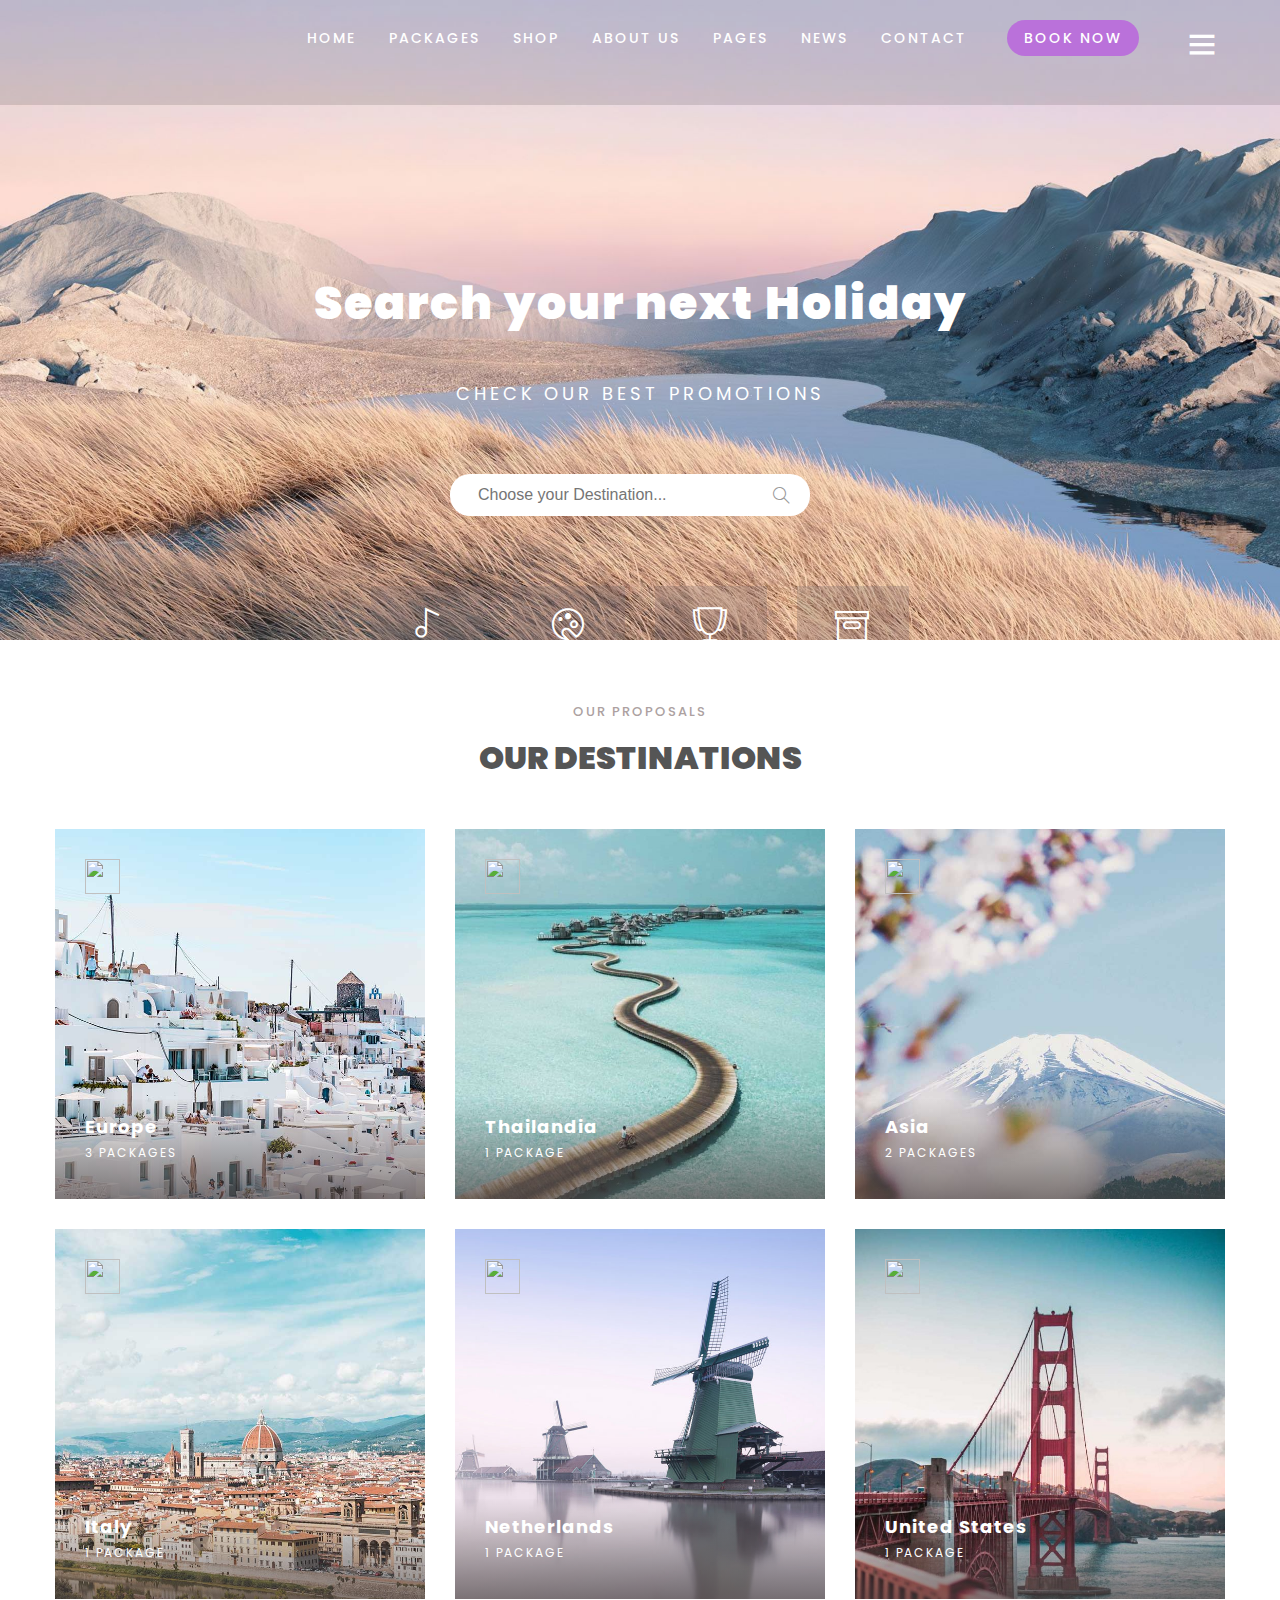
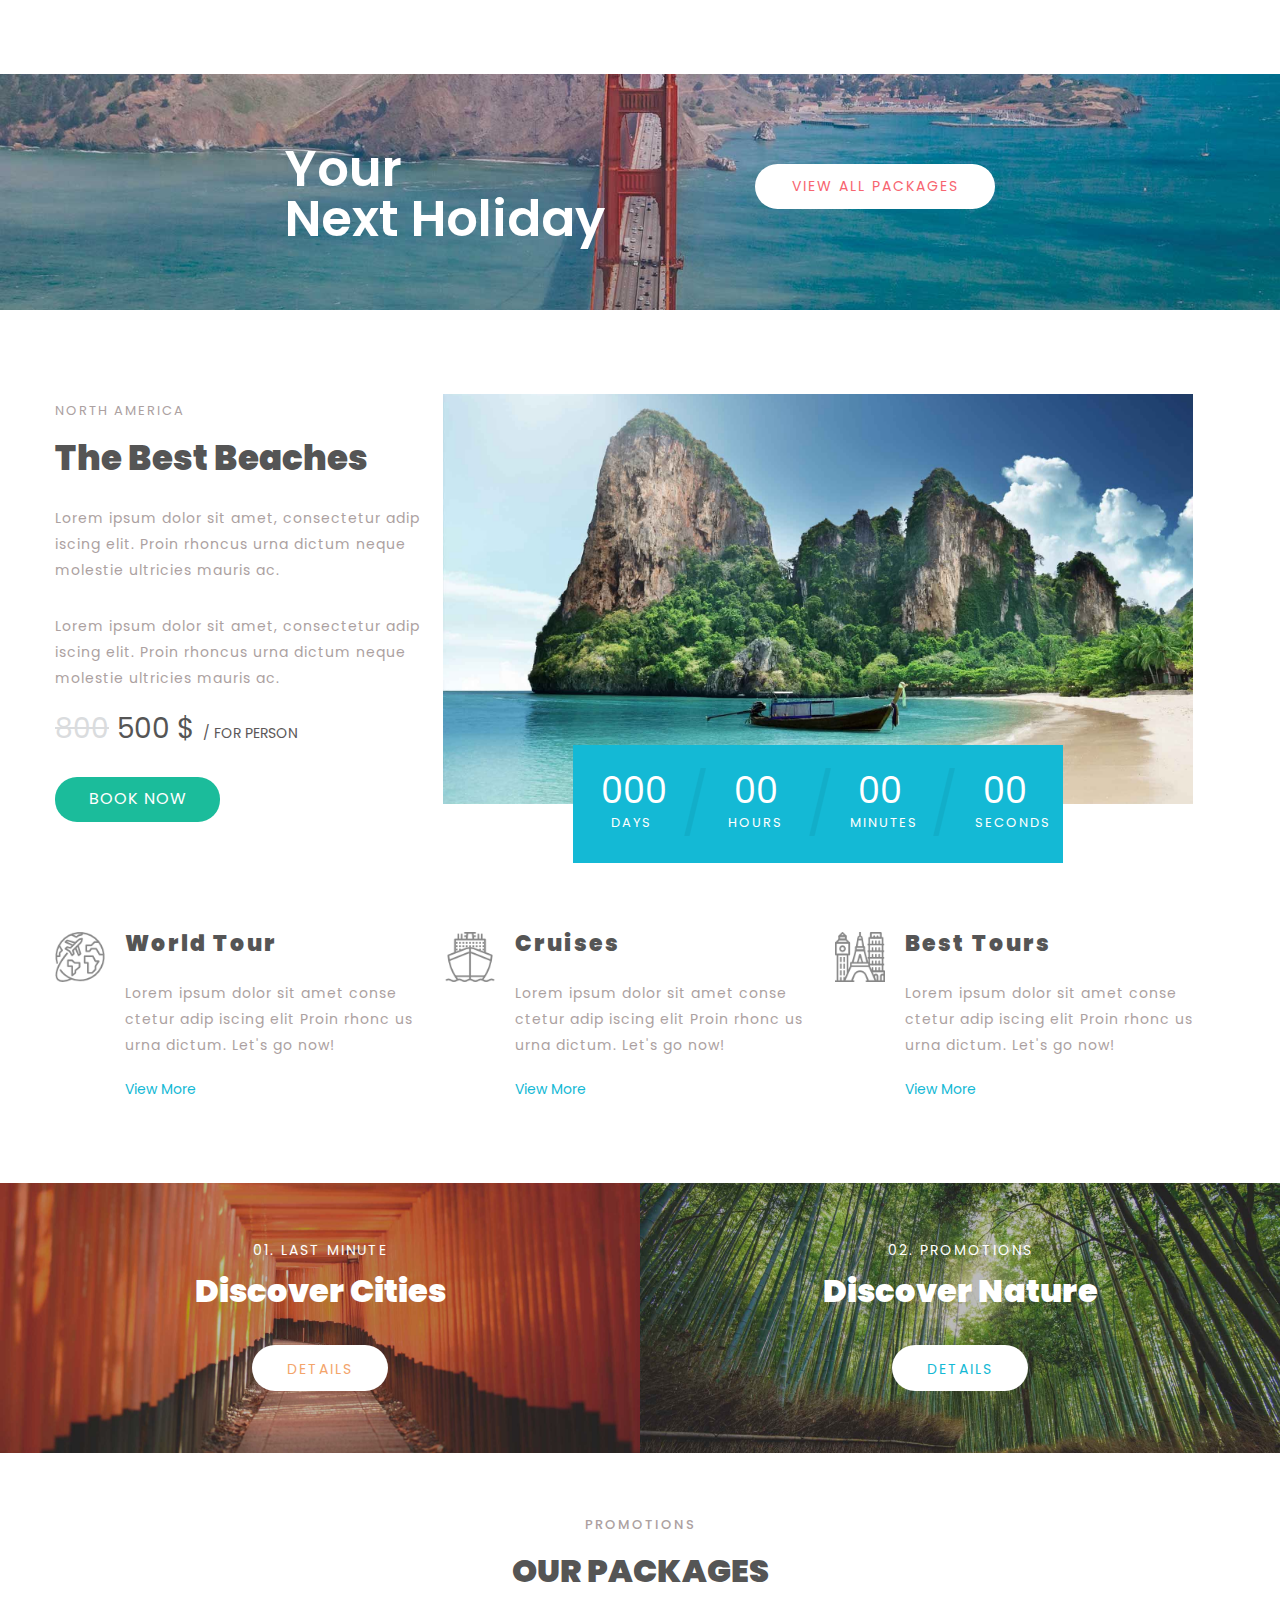
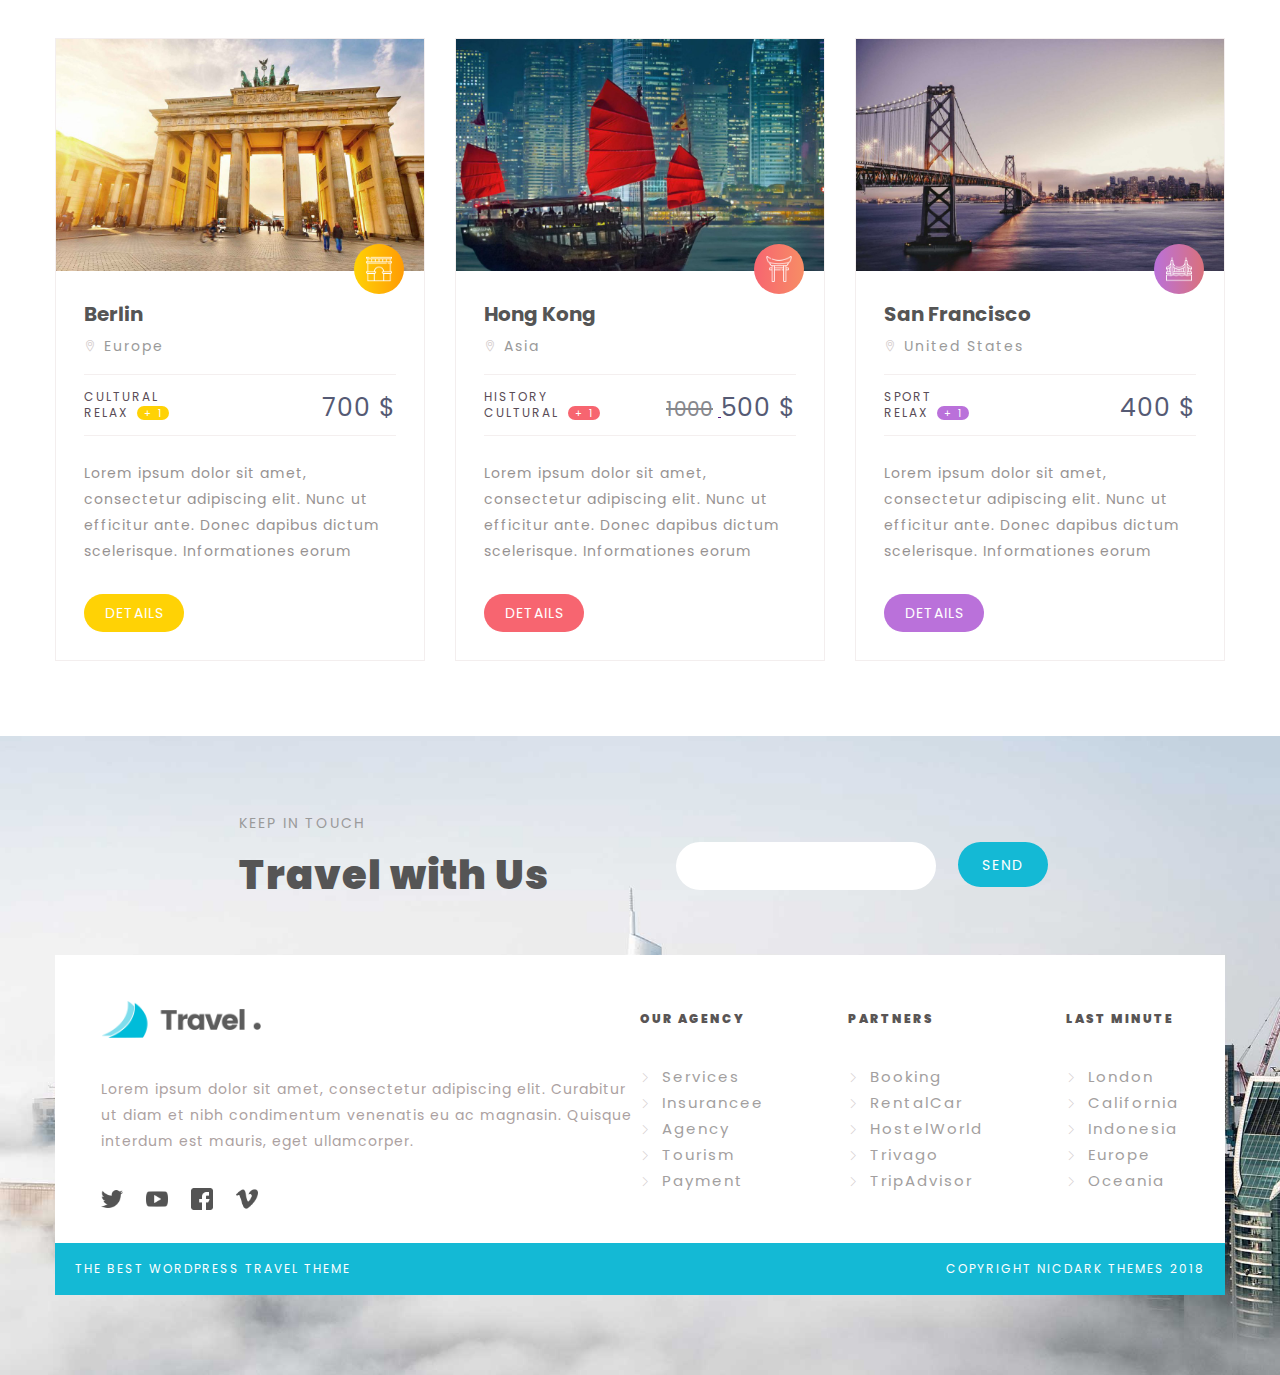
==== commit 7783091d: "update" ====
--- a/index.html
+++ b/index.html
@@ -6,6 +6,7 @@
     <meta name="viewport" content="width=device-width, initial-scale=1.0">
     <link rel="stylesheet" href="./assets/css/main.css">
     <link rel="stylesheet" href="./assets/css/base.css">
+    <link rel="stylesheet" href="./assets/css/reponsive.css">
     <link rel="stylesheet" href="./assets/font/themify-icons.css">
     <link rel="stylesheet" href="./assets/icon-fontawesome-free-5.15.4-web/css/all.min.css">
     <link
@@ -17,9 +18,8 @@
 <body>
     <div class="app">
         <header id="header">
-            <div class="header_item">
                 <div class="header_logo">
-                    <img src="http://www.nicdarkthemes.com/themes/travel/wp/demo/love-travel/wp-content/uploads/sites/3/2018/11/logo.png" alt="" class="header_logo-img">
+                    <img src="./assets/img/logo.png" alt="" class="header_logo-img">
                 </div>
                 <nav class="navbar">
                     <ul class="navbar-list">
@@ -194,8 +194,136 @@
                 </nav>
                 <div class="header_menu">
                     <i class="icon_menu ti-menu"></i>
-                </div>
-            </div>
+                    <div class="menu js-menu">
+                        <div class="menu__container js-menu__container">
+                            <div class="menu__close">
+                                <i class="ti-close"></i>
+                            </div>
+                            <header class="menu__header">
+                                <div class="section_sub-heading">BEST</div>
+                                <h2 class="section_heading">PACKAGES</h2>
+                            </header>
+                            <div class="menu__tour">
+                                <img src="./assets/img/packages-places-list_service1.jpg" alt="" class="menu__tour-image">
+                                <div class="menu__tour-info">
+                                    <a href="#" class="packages-places-list_service-info_nation-link">
+                                        <h3 class="packages-places-list_service-info_nation-name">Berlin</h3>
+                                    </a>
+                                    <a href="#" class="packages-places-list_service-info_nation-positon-link">
+                                        <div class="packages-places-list_service-info_nation-positon">
+                                            <i class="icon_location-pin ti-location-pin"></i>
+                                            Europe
+                                        </div>
+                                    </a>
+                                    <button class="menu__tour-btn background--topic1">FROM 700 $</button>
+                                </div>
+                            </div>
+                            <div class="menu__tour">
+                                <img src="./assets/img/packages-places-list_service2.jpg" alt="" class="menu__tour-image">
+                                <div class="menu__tour-info">
+                                    <a href="#" class="packages-places-list_service-info_nation-link">
+                                        <h3 class="packages-places-list_service-info_nation-name">HongKong</h3>
+                                    </a>
+                                    <a href="#" class="packages-places-list_service-info_nation-positon-link">
+                                        <div class="packages-places-list_service-info_nation-positon">
+                                            <i class="icon_location-pin ti-location-pin"></i>
+                                            Asia
+                                        </div>
+                                    </a>
+                                    <button class="menu__tour-btn background--topic2">FROM 500 $</button>
+                                </div>
+                            </div>
+                            <div class="menu__tour">
+                                <img src="./assets/img/packages-places-list_service1.jpg" alt="" class="menu__tour-image">
+                                <div class="menu__tour-info">
+                                    <a href="#" class="packages-places-list_service-info_nation-link">
+                                        <h3 class="packages-places-list_service-info_nation-name">SanFrancisco</h3>
+                                    </a>
+                                    <a href="#" class="packages-places-list_service-info_nation-positon-link">
+                                        <div class="packages-places-list_service-info_nation-positon">
+                                            <i class="icon_location-pin ti-location-pin"></i>
+                                            United States
+                                        </div>
+                                    </a>
+                                    <button class="menu__tour-btn background--topic3">FROM 400 $</button>
+                                </div>
+                            </div>
+                            <div class="place_item place_item-place1">
+                                <div class="place_symbolize">
+                                    <img src="http://www.nicdarkthemes.com/themes/travel/wp/demo/love-travel/wp-content/uploads/sites/3/2018/11/arch.png" alt="" class="place_symbolize-icon">
+                                </div>
+                                <div class="place_info">
+                                    <h4 class="place_info-name">Europe</h4>
+                                    <p class="place_quantity-package">3 PACKAGES</p>
+                                </div>
+                                <div class="place_packages">
+                                    <div class="place_packages-heading">Packages</div>
+                                    <ul class="place_packages-list-nation">
+                                        <li class="place_packages-list-nation_item">
+                                            <a href="#" class="place_package-nation_link">BerLin</a></li>
+                                        <li class="place_packages-list-nation_item">
+                                            <a href="#" class="place_package-nation_link">Amsterdam</a></li>
+                                        <li class="place_packages-list-nation_item">
+                                            <a href="#" class="place_package-nation_link">Tuscady</a></li>
+                                    </ul>
+                                    <div class="place_packages-btn">
+                                        <a href="" class="place_packages-btn-link">VIEW DESTINATION</a>
+                                    </div>
+                                </div>
+                            </div>
+                            <header class="menu__header">
+                                <div class="section_sub-heading">LAST</div>
+                                <h2 class="section_heading">MINUTES</h2>
+                            </header>
+                            <div class="menu__tour">
+                                <img src="./assets/img/packages-places-list_service4.jpg" alt="" class="menu__tour-image">
+                                <div class="menu__tour-info">
+                                    <a href="#" class="packages-places-list_service-info_nation-link">
+                                        <h3 class="packages-places-list_service-info_nation-name">Tuscany</h3>
+                                    </a>
+                                    <a href="#" class="packages-places-list_service-info_nation-positon-link">
+                                        <div class="packages-places-list_service-info_nation-positon">
+                                            <i class="icon_location-pin ti-location-pin"></i>
+                                            Italy
+                                        </div>
+                                    </a>
+                                    <button class="menu__tour-btn background--topic1">FROM 730 $</button>
+                                </div>
+                            </div>
+                            <div class="menu__tour">
+                                <img src="./assets/img/packages-places-list_service5.jpg" alt="" class="menu__tour-image">
+                                <div class="menu__tour-info">
+                                    <a href="#" class="packages-places-list_service-info_nation-link">
+                                        <h3 class="packages-places-list_service-info_nation-name">Amsterdam</h3>
+                                    </a>
+                                    <a href="#" class="packages-places-list_service-info_nation-positon-link">
+                                        <div class="packages-places-list_service-info_nation-positon">
+                                            <i class="icon_location-pin ti-location-pin"></i>
+                                            Netherlands
+                                        </div>
+                                    </a>
+                                    <button class="menu__tour-btn background--topic2">FROM 1500 $</button>
+                                </div>
+                            </div>
+                            <div class="menu__tour">
+                                <img src="./assets/img/packages-places-list_service6.jpg" alt="" class="menu__tour-image">
+                                <div class="menu__tour-info">
+                                    <a href="#" class="packages-places-list_service-info_nation-link">
+                                        <h3 class="packages-places-list_service-info_nation-name">Phuket</h3>
+                                    </a>
+                                    <a href="#" class="packages-places-list_service-info_nation-positon-link">
+                                        <div class="packages-places-list_service-info_nation-positon">
+                                            <i class="icon_location-pin ti-location-pin"></i>
+                                            Thailandia
+                                        </div>
+                                    </a>
+                                    <button class="menu__tour-btn background--topic3">FROM 1200 $</button>
+                                </div>
+                            </div>
+                        </div>
+                    </div>
+                </div>
+
         </header>
         <div class="slider">
             <div class="slider_content">
@@ -478,7 +606,7 @@
                     <ul class="packages-places-list mt-36">
                         <li class="packages-places-list_service">
                             <div class="packages-places-list_service-picture">
-                                <img src="./assets/img/packages-places-list_service1.jpg" alt="" class="pacages-places-list_service-img">
+                                <img src="./assets/img/packages-places-list_service1.jpg" alt="" class="packages-places-list_service-img">
                                 <div class="packages-places-list_service-picture_sym primary-service1_linearcolor">
                                     <a href="#" class="packages-places-list_service-picture_sym-link">
                                         <img src="./assets/img/package_sym1.png" alt="" class="packages-places-list_service-picture_sym-img">
@@ -517,7 +645,7 @@
                         </li>
                         <li class="packages-places-list_service">
                             <div class="packages-places-list_service-picture">
-                                <img src="./assets/img/packages-places-list_service2.jpg" alt="" class="pacages-places-list_service-img">
+                                <img src="./assets/img/packages-places-list_service2.jpg" alt="" class="packages-places-list_service-img">
                                 <div class="packages-places-list_service-picture_sym primary-service2_linearcolor">
                                     <a href="#" class="packages-places-list_service-picture_sym-link">
                                         <img src="./assets/img/package_sym2.png" alt="" class="packages-places-list_service-picture_sym-img">
@@ -557,7 +685,7 @@
                         </li>
                         <li class="packages-places-list_service">
                             <div class="packages-places-list_service-picture">
-                                <img src="./assets/img/packages-places-list_service3.jpg" alt="" class="pacages-places-list_service-img">
+                                <img src="./assets/img/packages-places-list_service3.jpg" alt="" class="packages-places-list_service-img">
                                 <div class="packages-places-list_service-picture_sym primary-service3_linearcolor">
                                     <a href="#" class="packages-places-list_service-picture_sym-link">
                                         <img src="./assets/img/package_sym3.png" alt="" class="packages-places-list_service-picture_sym-img">
@@ -718,5 +846,31 @@
             </div>
         </footer>
     </div>
+
+    <script>
+        var btnMenu = document.querySelector(".icon_menu");
+        const menu = document.querySelector(".js-menu")
+        var menuClose = document.querySelector(".menu__close")
+        const menuContainer = document.querySelector(".js-menu__container")
+
+        function showMenu(){
+            menu.style.animation = "toLeft ease-in-out .8s"
+            menu.classList.add("open");
+        }
+        function hideMenu(){
+            menu.style.animation = "toRight ease-in-out .8s"
+            setTimeout(() => {
+                menu.classList.remove("open");
+            }, 800);
+        }
+
+        btnMenu.addEventListener("click", showMenu);
+        menuClose.addEventListener("click", hideMenu);
+        menuContainer.addEventListener("click",(event)=>{
+            event.stopPropagation();
+        })
+
+
+    </script>
 </body>
 </html>--- a/assets/css/main.css
+++ b/assets/css/main.css
@@ -1,3 +1,4 @@
+
 #header{
     position: absolute;
     z-index: 1;
@@ -5,10 +6,7 @@
     background-color: #0000001F;
     height: 105px;
     display: block;
-}
-
-.header_item{
-    margin: 30px 64px;
+    padding: 30px 64px;
 }
 
 .header_logo{
@@ -169,6 +167,145 @@
 
 .header_menu{
     float: right;
+    cursor: pointer;
+}
+
+.open{
+    display: block !important;
+}
+/*Menu*/
+.menu{
+    position: fixed;
+    top: 0;
+    right: 0px;
+    width: 350px;
+    height: 200vh;
+    background-color: white;
+    padding: 20px !important;
+    border-left: 1px solid #e5e5e7;
+    display: none;
+    animation: toLeft ease-in-out 1s;
+}
+
+@keyframes toLeft {
+    from{
+        opacity: 0;
+        transform: translateX(350px);
+    }to{
+        transform: translateX(0);
+        opacity: 1;
+    }
+}
+
+@keyframes toRight {
+    from{
+        opacity: 1;
+        transform: translateX(0);
+    }to{
+        transform: translateX(350px);
+        opacity: 0;
+    }
+}
+
+
+.menu__container{
+    padding: 20px 20px 60px;
+    position: absolute;
+    height: 100vh;
+    overflow-y: auto;
+}
+
+.menu__close{
+    position: absolute;
+    right: 0;
+    top: 0px;
+    width: 30px;
+    height: 30px;
+    border: 1px solid #87888d;
+    border-radius: 50%;
+    line-height: 30px;
+    font-size: 1.2rem;
+    color: #87888d;
+    text-align: center;
+}
+
+.menu__tour{
+    display: flex;
+    margin-top: 30px;
+}
+
+.menu__tour-image{
+    width: 100px;
+    height: 100px;
+    object-fit: cover;
+    margin-right: 15px;
+}
+
+.menu__tour-info{
+    margin-left: 15px;
+}
+
+.menu__header .section_heading{
+    margin-top: 14px;
+    font-size: 2.4rem;
+    margin-bottom: 10px;
+}
+
+.menu__tour-btn{
+    margin-top: 18px;
+    width: 130px;
+    height: 30px;
+    border-radius: 15px;
+    border: 0px ;
+    color: white;
+    letter-spacing: 2px;
+    font-weight: 500;
+}
+
+.background--topic1{
+    background: var(--topic1-color);
+}
+.background--topic2{
+    background: var(--topic2-color);
+}
+.background--topic3{
+    background: var(--topic3-color);
+}
+.background--topic4{
+    background: var(--topic4-color);
+}
+.background--topic5{
+    background: var(--topic5-color);
+}
+.background--topic6{
+    background: var(--topic6-color);
+}
+
+.menu__container .place_item{
+    width: 264px;
+    height: 264px;
+    margin-bottom: 40px;
+}
+
+.menu .place_info{
+    width: 264px;
+}
+
+.menu__container .place_packages{
+    width: 264px;
+    height: 264px;
+}
+
+.menu__container .place_symbolize-icon{
+    margin-top: 30px;
+}
+
+.menu__container .place_packages-heading{
+    margin-top: 50px;
+}
+
+.menu__container .packages-places-list_service-info_nation-name{
+    font-weight: 400;
 }
 
 .icon_menu{
@@ -195,6 +332,8 @@
 
 .slider_heading{
     font-size: 4.6rem;
+    line-height: 4.6rem;
+    letter-spacing: 2px;
     font-weight: 1000;
     color: var(--text-white);
 }
@@ -307,7 +446,10 @@
 }
 
 .place_symbolize{
-    margin: 30px;
+    margin-top: 30px;
+    margin-bottom: 30px;
+    margin-right: 30px;
+    margin-left: 30px;
 }
 
 .place_symbolize-icon{
@@ -413,7 +555,7 @@
 .advertise{
     width: 100%;
     height: 236px;
-    padding-top: 90px;
+    padding-top: 70px;
     background: url(../img/advertise.jpg) center / cover no-repeat;
 }
 
@@ -430,13 +572,11 @@
     font-size: 5rem;
     font-weight: 600;
     margin-right: 80px;
-}
-
-.word2{
-    margin-top: 30px;
+    line-height: 5rem;
 }
 
 .viewallpackages{
+    margin-top: 20px;
     width: 240px;
     height: 45px;
     background-color: #fff;
@@ -554,6 +694,7 @@
 
 .best-travel_image-time_item{
     width: 60px;
+    text-align: center;
 }
 
 .best-travel_image-time_item::after{
@@ -575,7 +716,6 @@
 }
 
 .time_numeral{
-    text-align: center;
     font-size: 3.5rem;
     line-height: 3.5rem;
     display: block;
@@ -586,8 +726,6 @@
     line-height: 1.3rem;
     letter-spacing: 2px;
     display: block;
-    width: 100%;
-    text-align: center;
     margin-top: 8px;
 }
 
@@ -603,7 +741,7 @@
 
 .tour-section_list-item{
     display: flex;
-    width: 33.333;
+    width: 33.333%;
 }
 
 .tour-section_list-item_symbol{
@@ -723,7 +861,7 @@
     position: relative;
 }
 
-.pacages-places-list_service-img{
+.packages-places-list_service-img{
     width: 368px;
     height: 232px;
 }
@@ -902,6 +1040,7 @@
 .contact-user{
     display: flex;
     justify-content: center;
+    margin-left: 7px;
 }
 
 .contact-user_logan{
--- a/assets/css/base.css
+++ b/assets/css/base.css
@@ -1,3 +1,5 @@
+@import url('https://fonts.googleapis.com/css2?family=Poppins:ital,wght@0,100;0,200;0,300;0,400;0,500;0,600;0,700;0,800;0,900;1,100;1,200;1,300;1,400;1,500;1,600;1,700;1,800;1,900&family=Roboto:ital,wght@1,100&display=swap');
+
 *{
     box-sizing: inherit;
     margin: 0;
@@ -7,13 +9,20 @@
 html{
     font-size: 62.5%; /* 10px */
     line-height: 1.6rem;
-    font-family: 'Roboto', sans-serif;
+    font-family: "Poppins", sans-serif;
     box-sizing: border-box;
+    overflow-x: hidden;
 }
 
 :root{
     --text-white: #fff;
     --primary-color: #555555;
+    --topic1-color: linear-gradient(to right, #ffd205 0%, #ff9b05 100%);
+    --topic2-color: linear-gradient(to right, #f76570 0%, #f78d65 100%);
+    --topic3-color: linear-gradient(to right, #ba71da 0%, #da717b 100%);
+    --topic4-color: linear-gradient(to right, #1bbc9b 0%, #1bbc63 100%);
+    --topic5-color: linear-gradient(to right, #f3a46b 0%, #f3c96b 100%);
+    --topic6-color: linear-gradient(to right, #14b9d5 0%, #14d5b1 100%);
 }
 
 .mt-36{
--- a/assets/css/reponsive.css
+++ b/assets/css/reponsive.css
@@ -0,0 +1,483 @@
+/* Pc medium */
+@media screen and (min-width: 1024px) and (max-width: 1240px) {
+    
+}
+
+/* Tablet*/
+@media screen and (min-width: 740px) and (max-width: 1023px) {
+    #header{
+        text-align: center;
+        height: 125px;
+        padding: 18px 0;
+    }
+    .navbar{
+        display: none ;
+    }
+    .header_menu{
+        margin-top: 8px;
+        float: unset;
+    }
+    /*Slider*/
+    .slider{
+        padding-top: 190%;
+    }
+    .slider_content{
+        top: 400px;
+    }
+    .slider_search{
+        width: calc(100% - 60px);
+    }
+
+    .slider-activity{
+        flex-wrap: wrap;
+        margin-top: 55px;
+    }
+
+    .slider-activity_item{
+        margin: 15px 0;
+        width: calc(100% - 80px);
+    }
+
+    .slider-activity_icon{
+        width: 100%;
+        text-align: center;
+    }
+
+    .slider-activity_icon{
+        left: unset;
+    }
+    /* Destinations */
+    .content-section{
+        width: 100%;
+    }
+    .places-list{
+        width: 100%;
+        justify-content: center;
+        margin: 0 auto;
+    }
+
+    .place_item{
+        width: 718px;
+        height: 718px;
+    }
+
+    .place_info{
+        width: 718px;
+    }
+
+    .place_packages{
+        width: 718px;
+        height: 718px;
+    }
+
+    .place_packages-heading{
+        margin-top: 300px;
+    }
+
+    /* Advertise */
+    .advertise{
+        height: 320px;
+    }
+    .advertise_content{
+        justify-content: center;
+        flex-wrap: wrap;
+    }
+
+    .logan{
+        display: block;
+        width: 100%;
+    }
+
+    .viewallpackages{
+        margin-top: 32px;
+    }
+    /* Best travel */
+    .best-travel__info{
+        width: 753px;
+        display: block;
+        padding: 0 30px 40px 15px;
+    }
+
+    .best-travel_image{
+        width: 700px;
+        margin: 0 20px 0 35px;
+    }
+
+    .best-travel_image-time{
+        width: 700px;
+        left: 0;
+        bottom: -118px;
+        padding: 28px 58px;
+    }
+
+    .best-travel_image-time_item::after{
+        font-size: 40px;
+        line-height: 40px;
+        font-weight: 500;
+        top: 40px;
+        transform: translateX(100px);
+    }
+
+    .tour-section{
+        margin-top: 169px;
+    }
+
+    .tour-section_list{
+        justify-content: flex-start;
+        flex-wrap: wrap;
+    }
+
+    .tour-section_list-item{
+        width: 753px;
+        padding: 0 30px 25px 15px;
+    }
+    /* Discover */
+
+    .discover{
+        height: 540px;
+        flex-wrap: wrap;
+    }
+
+    .discover-style{
+        width: 100%;
+    }
+
+    /* Packages */
+    .packages-places-list_service{
+        width: 720px;
+        margin: 15px 20px;
+    }
+
+    .packages-places-list_service-img{
+        width: 718px;
+        height: 450px;
+    }
+    /* Footer */
+    #footer{
+        padding: 80px 20px;
+    }
+
+    .contact-user{
+        justify-content: flex-start;
+        flex-wrap: wrap;
+    }
+
+    .contact-user_logan{
+        margin-right: 0;
+        width: 100%;
+    }
+
+    .contact-user_logan-line2{
+        font-weight: 800;
+    }
+
+    .contact-user_info{
+        margin-top: 40px;
+        margin-left: 0;
+    }
+
+    .contact-user_info-input{
+        width: 520px;
+    }
+
+    .contact-user_info-send{
+        width: 170px;
+    }
+
+    .footer_contact{
+        width: 692px;
+        height: 1100px;
+    }
+
+
+    .contact{
+        justify-content: flex-start;
+        flex-wrap: wrap;
+        height: 1000px;
+    }
+
+    .contact_description{
+        width: 100%;
+    }
+
+    .contact_cooper-list{
+        width: 100%;
+        justify-content: flex-start;
+        flex-wrap: wrap;
+        margin-top: 20px;
+    }
+
+    .contact_cooper-list_item{
+        width: 100%;
+    }
+
+    .footer_copyright{
+        height: 105px;
+        justify-content: center;
+        flex-wrap: wrap;
+    }
+        
+    .footer_copyright-cre{
+        width: 100%;
+        text-align: center;
+        margin-top: 35px;
+    }
+
+}
+/* Mobile  */
+@media screen and (max-width: 739px) {
+    #header{
+        text-align: center;
+        height: 125px;
+        padding: 18px 0;
+    }
+    .navbar{
+        display: none ;
+    }
+    .header_menu{
+        margin-top: 8px;
+        float: unset;
+    }
+    .menuƠ{
+        height: 100vh;
+    }
+    .slider{
+        padding-top: 360%;
+    }
+    .slider_content{
+        top: 400px;
+    }
+
+    .slider_heading{
+        line-height: 5rem;
+    }
+
+    .slider_search{
+        width: calc(100% - 140px);
+    }
+
+    .slider-activity{
+        flex-wrap: wrap;
+        margin-top: 55px;
+    }
+
+    .slider-activity_item{
+        margin: 15px 0;
+        width: calc(100% - 150px);
+    }
+
+    .slider-activity_icon{
+        width: 100%;
+        text-align: center;
+    }
+
+    .slider-activity_icon{
+        left: unset;
+    }
+
+    /* Destinations */
+    .content-section{
+        width: 100%;
+    }
+    .places-list{
+        width: 100%;
+        justify-content: center;
+        margin: 0 auto;
+    }
+
+    .place_item{
+        width: 270px;
+        height: 270px;
+    }
+
+    .place_info{
+        width: 270px;
+    }
+
+    .place_packages{
+        width: 270px;
+        height: 270px;
+    }
+
+    .place_packages-heading{
+        margin-top: 50px;
+    }
+
+    /* Advertise */
+    .advertise{
+        height: 370px;
+    }
+    .advertise_content{
+        justify-content: flex-start;
+        flex-wrap: wrap;
+        flex-direction: column;
+        padding-left: 60px;
+    }
+
+    .logan{
+        display: flex;
+        justify-content: flex-start;
+        flex-wrap: wrap;
+        width: 260px;
+    }
+
+    .logan .word2{
+        margin-top: 0;
+    }
+
+    .viewallpackages{
+        margin-top: 22px;
+        margin-left: 20px;
+    }
+    /* Best travel */
+    .best-travel{
+        width: 414px;
+        margin: unset;
+        display: flex;
+        flex-direction: column;
+        justify-content: center;
+        align-items: center;
+    }
+    .best-travel__info{
+        width: 300px;
+        padding: 0 30px 40px 15px;
+    }
+
+    .best-travel_image{
+        width: 250px;
+        height: 130px;
+    }
+
+    .best-travel_image-time{
+        width: 100%;
+        height: 460px;
+        left: 0;
+        top: 100%;
+        padding: 28px 0;
+        align-items: center;
+        flex-direction: column;
+    }
+
+    .best-travel_image-time_item:not(:last-child)::after{
+        display: none;
+    }
+
+    .tour-section{
+        margin-top: 510px;
+        width: 330px;
+    }
+
+    .tour-section_list{
+        justify-content: flex-start;
+        flex-wrap: wrap;
+    }
+
+    .tour-section_list-item{
+        width: 330px;
+        padding: 0 30px 25px 15px;
+    }
+    /* Discover */
+
+    .discover{
+        height: 540px;
+        flex-wrap: wrap;
+    }
+
+    .discover-style{
+        width: 100%;
+    }
+
+    /* Packages */
+    .packages-places-list{
+        justify-content: center;
+    }
+
+    .packages-places-list_service{
+        width: 270px;
+        margin: 15px 20px;
+    }
+
+    .packages-places-list_service-img{
+        width: 268px;
+        height: 170px;
+    }
+    /* Footer */
+    #footer{
+        padding: 80px 20px 80px 60px;
+    }
+
+    .contact-user{
+        justify-content: flex-start;
+        flex-wrap: wrap;
+    }
+
+    .contact-user_logan{
+        margin-right: 0;
+        width: 100%;
+    }
+
+    .contact-user_logan-line2{
+        font-weight: 700;
+        font-size: 3.6rem;
+        line-height: 3.6rem;
+    }
+
+    .contact-user_info{
+        margin-top: 40px;
+        margin-left: 0;
+        flex-direction: column;
+    }
+
+    .contact-user_info-input{
+        width: 270px;
+    }
+
+    .contact-user_info-send{
+        width: 270px;
+        margin-left: unset;
+    }
+
+    .footer_contact{
+        width: 270px;
+        height: 1200px;
+        margin-left: 5px;
+    }
+
+
+    .contact{
+        justify-content: flex-start;
+        flex-wrap: wrap;
+        height: 1100px;
+    }
+
+    .contact_description{
+        width: 100%;
+    }
+
+    .contact_cooper-list{
+        width: 100%;
+        justify-content: flex-start;
+        flex-wrap: wrap;
+        margin-top: 20px;
+    }
+
+    .contact_cooper-list_item{
+        width: 100%;
+    }
+
+    .footer_copyright{
+        height: 130px;
+        justify-content: center;
+        flex-wrap: wrap;
+    }
+
+    .footer_copyright-description{
+        text-align: center;
+    }
+        
+    .footer_copyright-cre{
+        width: 100%;
+        text-align: center;
+        margin-top: 35px;
+    }
+}
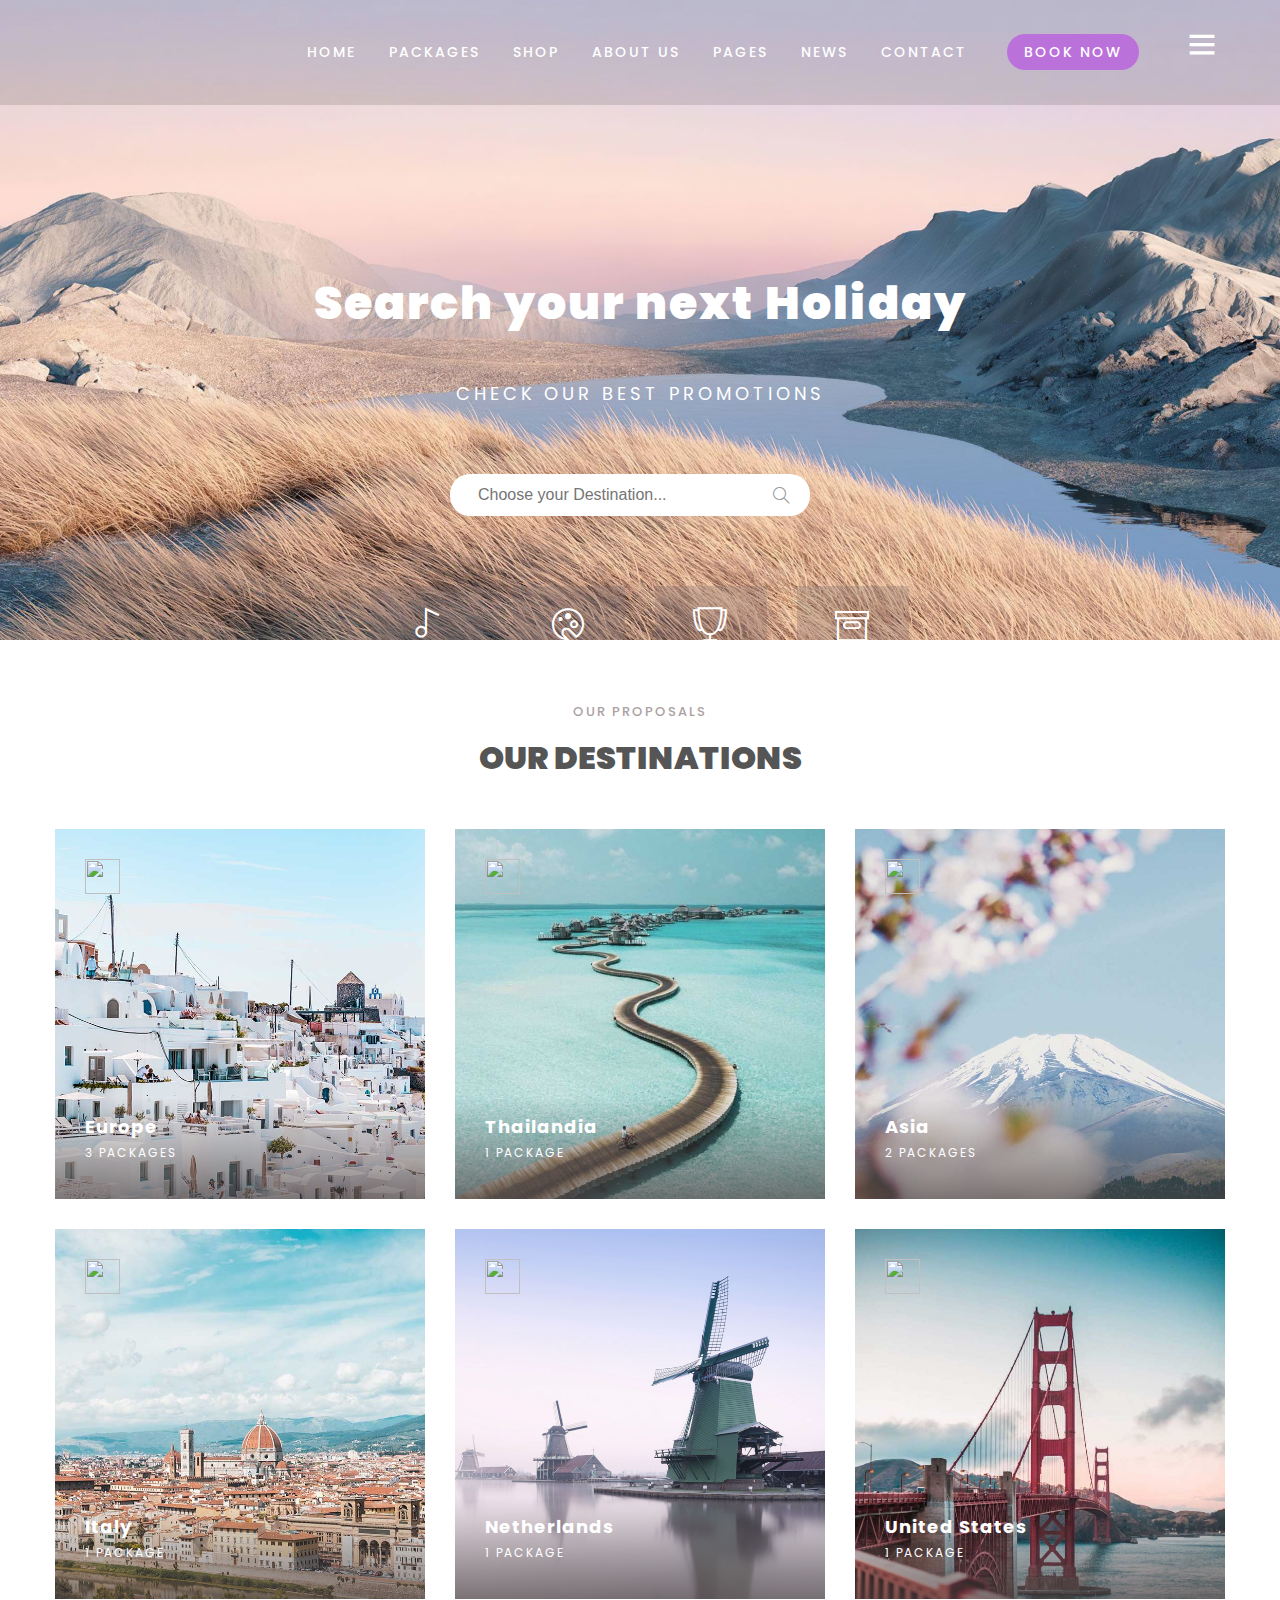
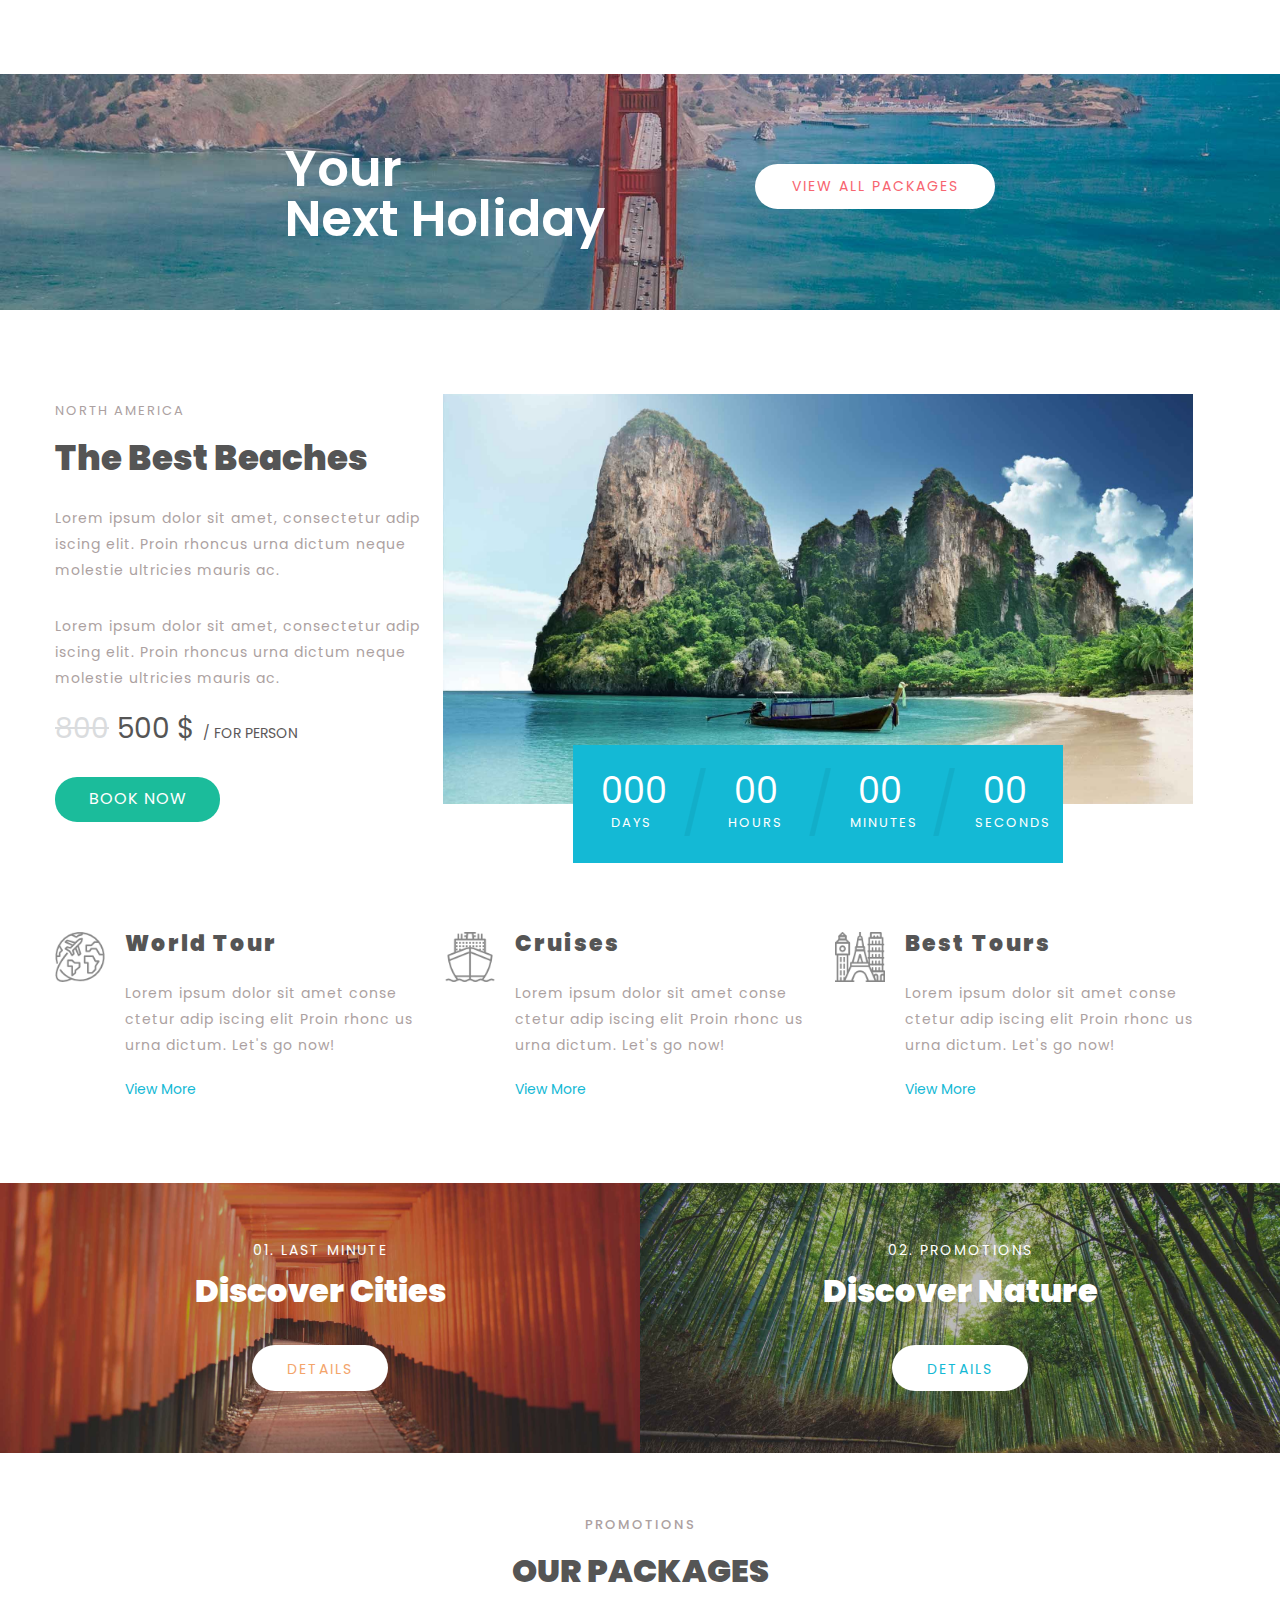
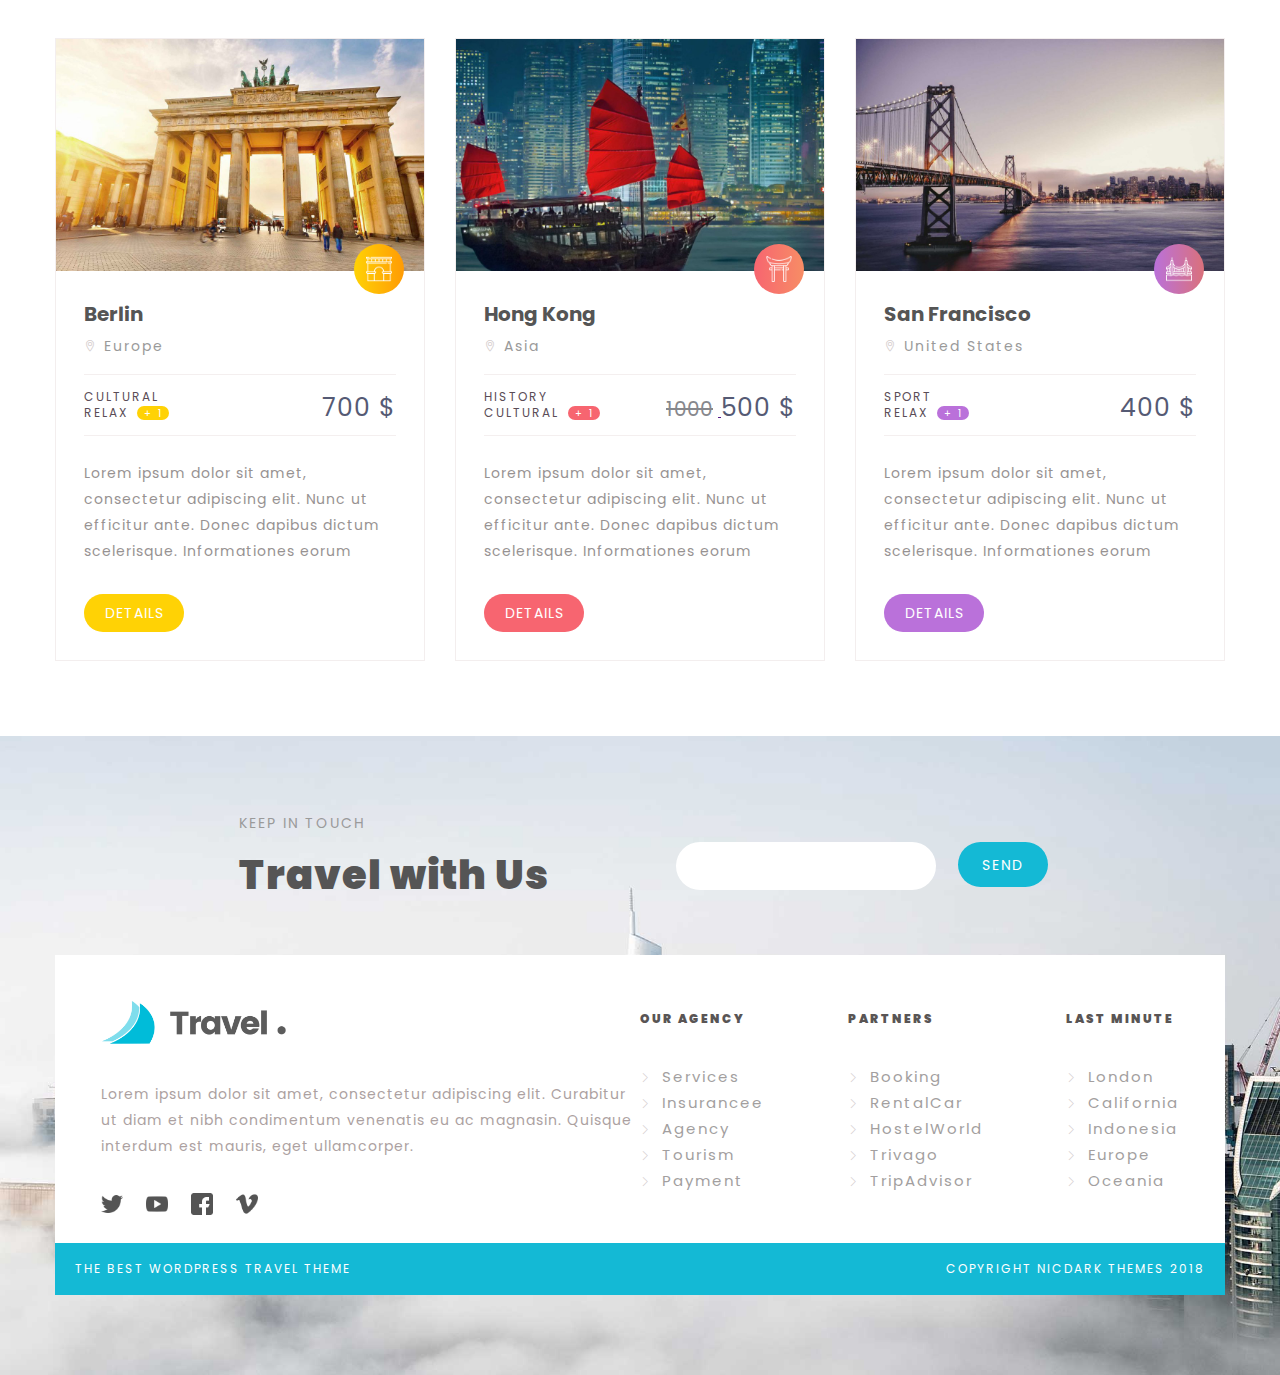
==== commit 5c3e568c: "update" ====
--- a/index.html
+++ b/index.html
@@ -19,7 +19,6 @@
     <div class="app">
         <header id="header">
                 <div class="header_logo">
-                    <img src="./assets/img/logo.png" alt="" class="header_logo-img">
                 </div>
                 <nav class="navbar">
                     <ul class="navbar-list">
@@ -742,9 +741,7 @@
             <div class="footer_contact">
                 <div class="contact">
                     <div class="contact_description">
-                        <div class="header_logo">
-                            <img src="./assets/img/logo-color.png" alt="" class="header_logo-img">
-                        </div>
+                        <div class="header_logo"></div>
                         <div class="about-text">Lorem ipsum dolor sit amet, consectetur adipiscing elit. Curabitur ut diam et nibh condimentum venenatis eu ac magnasin. Quisque interdum est mauris, eget ullamcorper.</div>
                         <div class="contact_social-network">
                             <a href="#" class="contact_social-network_link">
--- a/assets/css/main.css
+++ b/assets/css/main.css
@@ -13,10 +13,8 @@
     width: 185px;
     height: 45px;
     display: inline-block;
-}
-
-.header_logo-img{
-    width: 160px;
+    background: url(../img/logo.png) no-repeat top center;
+    background-size: contain;
 }
 
 .navbar{
@@ -27,7 +25,7 @@
 .navbar-list{
     display: inline-block;
     position: relative;
-    bottom: 10px;
+    bottom: 18px;
     list-style-type: none;
 }
 
@@ -1107,6 +1105,10 @@
     background-color: #fff;
 }
 
+.footer_contact .header_logo{
+    background-image: url(../img/logo-color.png);
+}
+
 .contact{
     padding: 46px;
     display: flex;
